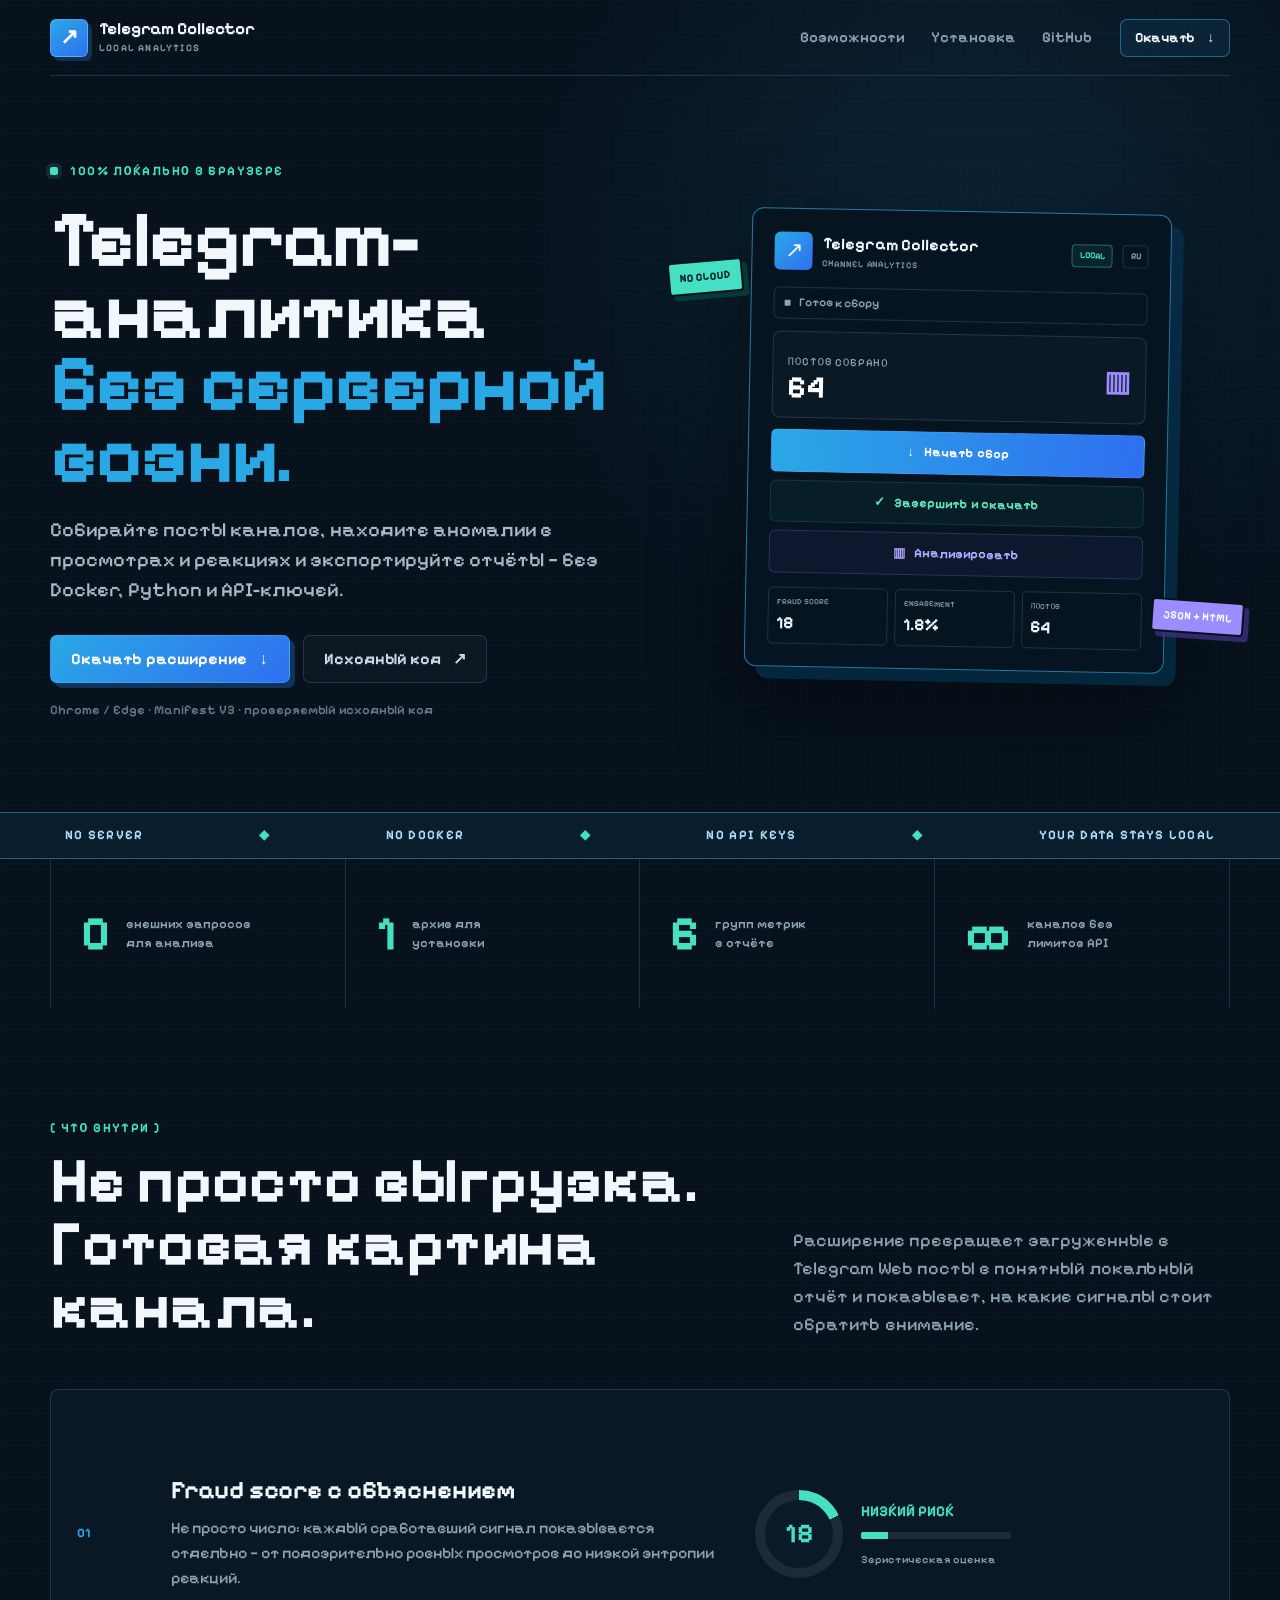
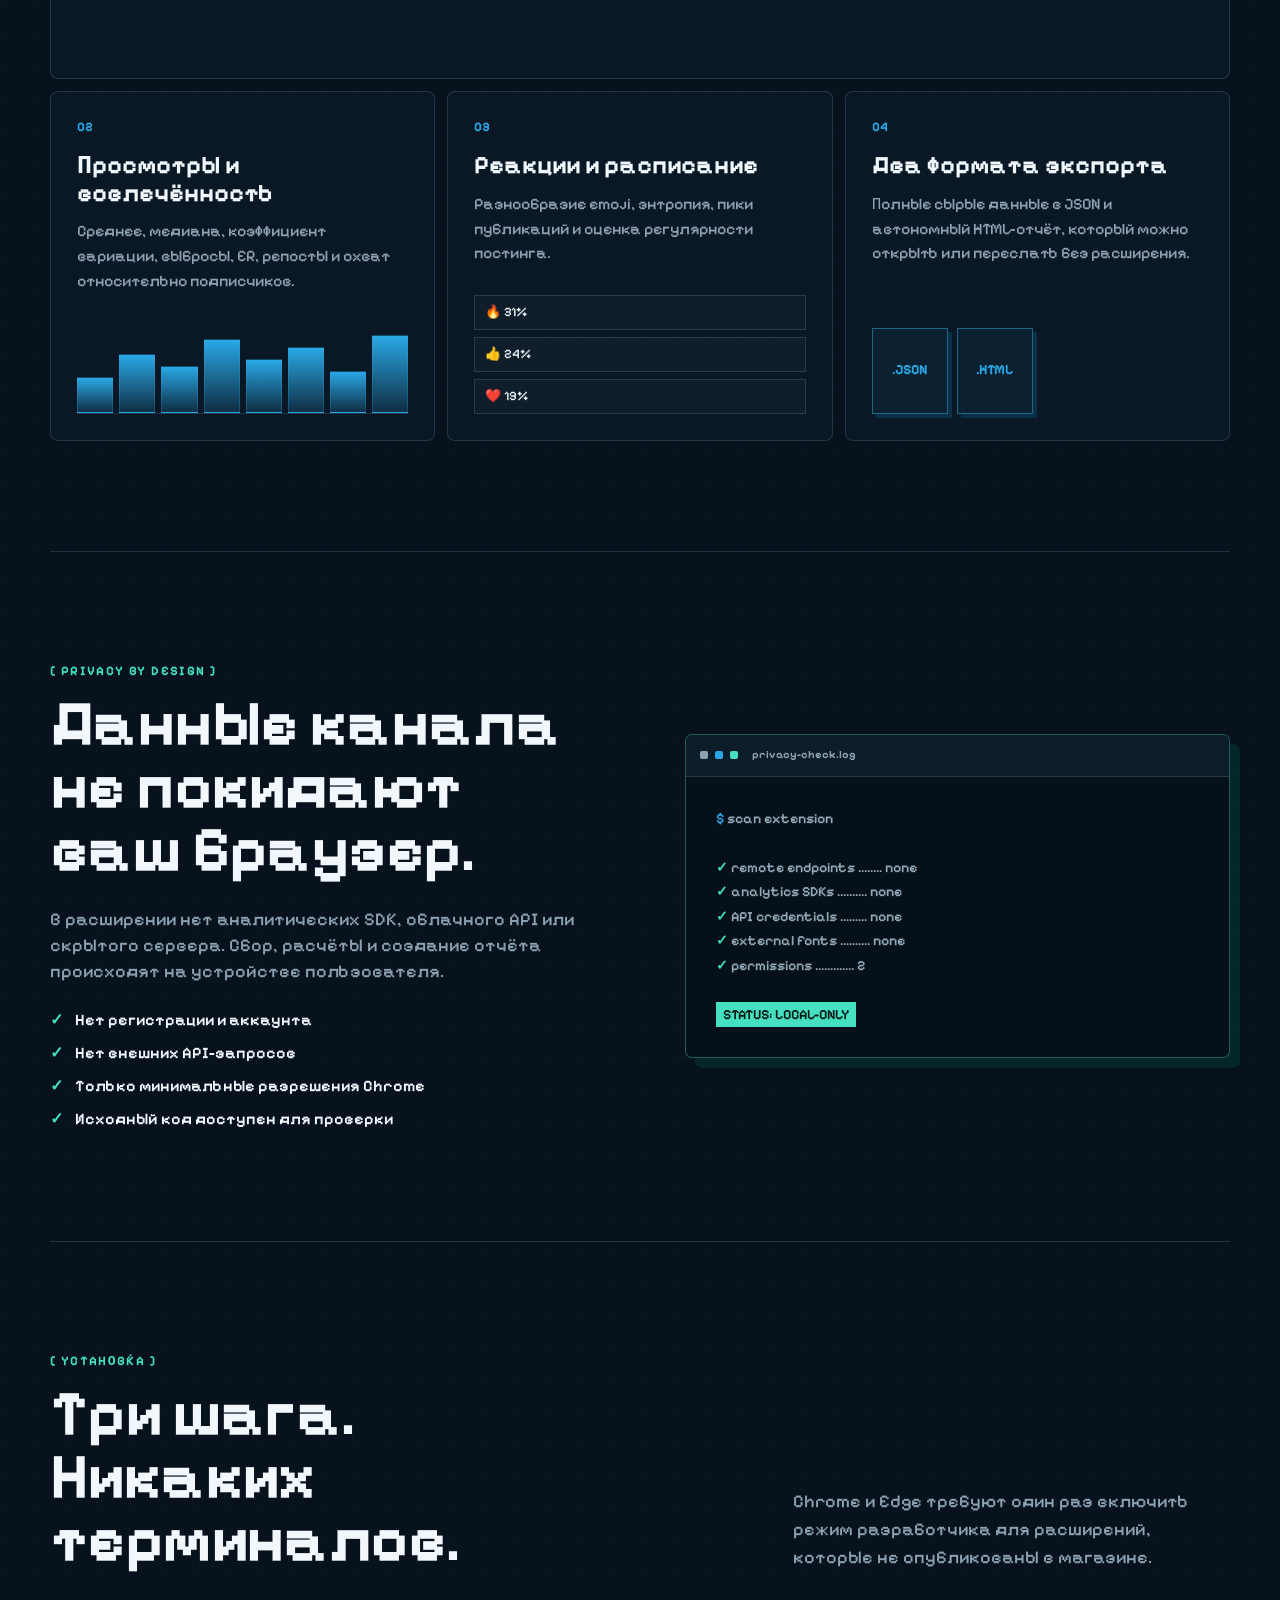
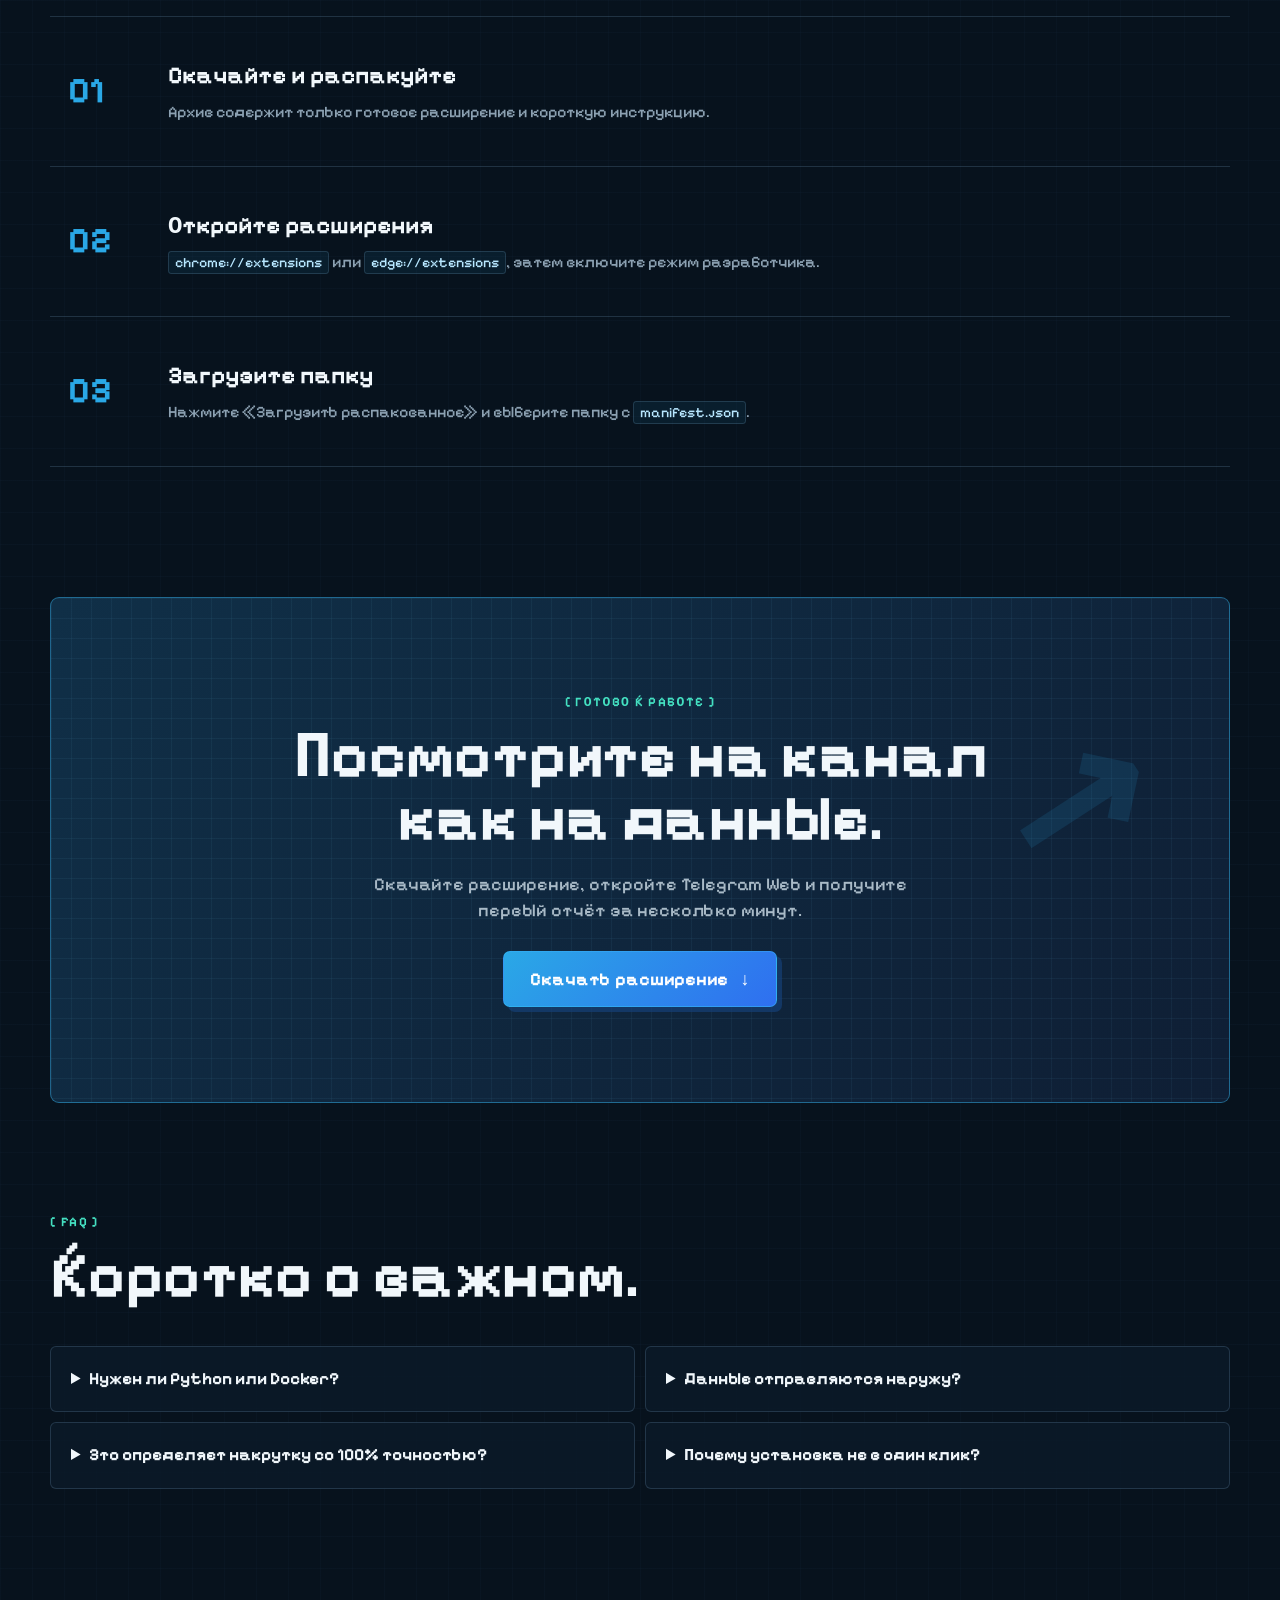
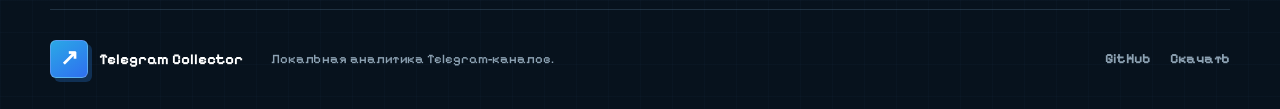
==== docs/index.html @ 16f6e73e "Build standalone extension and GitHub Pages landing" ====
<!doctype html>
<html lang="ru">
<head>
  <meta charset="utf-8">
  <meta name="viewport" content="width=device-width, initial-scale=1">
  <meta name="theme-color" content="#081521">
  <meta name="description" content="Автономное расширение для локального сбора и анализа Telegram-каналов. Без сервера, Docker, Python и API-ключей.">
  <meta property="og:title" content="Telegram Channel Collector">
  <meta property="og:description" content="Собирайте и анализируйте Telegram-каналы прямо в браузере. Все данные остаются на вашем устройстве.">
  <meta property="og:type" content="website">
  <title>Telegram Channel Collector — локальная аналитика каналов</title>
  <link rel="icon" type="image/png" href="assets/icon48.png">
  <link rel="stylesheet" href="styles.css">
</head>
<body>
  <a class="skip-link" href="#main">К содержанию</a>

  <header class="site-header">
    <a class="brand" href="#top" aria-label="Telegram Channel Collector — наверх">
      <span class="brand-mark" aria-hidden="true">↗</span>
      <span>
        <strong>Telegram Collector</strong>
        <small>LOCAL ANALYTICS</small>
      </span>
    </a>
    <nav aria-label="Основная навигация">
      <a href="#features">Возможности</a>
      <a href="#install">Установка</a>
      <a class="nav-github" data-repo-link href="#">GitHub</a>
    </nav>
    <a class="button button-small" href="downloads/telegram-channel-collector-standalone.zip" download>
      Скачать <span aria-hidden="true">↓</span>
    </a>
  </header>

  <main id="main">
    <section class="hero" id="top">
      <div class="hero-copy">
        <div class="eyebrow"><span class="live-dot"></span> 100% локально в браузере</div>
        <h1>Telegram-аналитика<br><span>без серверной возни.</span></h1>
        <p class="hero-lead">Собирайте посты каналов, находите аномалии в просмотрах и реакциях и экспортируйте отчёты — без Docker, Python и API-ключей.</p>
        <div class="hero-actions">
          <a class="button button-primary" href="downloads/telegram-channel-collector-standalone.zip" download>
            Скачать расширение <span aria-hidden="true">↓</span>
          </a>
          <a class="button button-ghost" data-repo-link href="#">Исходный код <span aria-hidden="true">↗</span></a>
        </div>
        <p class="download-note">Chrome / Edge · Manifest V3 · проверяемый исходный код</p>
      </div>

      <div class="product-stage" aria-label="Предпросмотр интерфейса расширения">
        <div class="pixel-grid" aria-hidden="true"></div>
        <div class="extension-window">
          <div class="extension-top">
            <span class="mini-logo">↗</span>
            <span class="extension-title"><strong>Telegram Collector</strong><small>CHANNEL ANALYTICS</small></span>
            <span class="local-chip">LOCAL</span>
            <span class="lang-chip">RU</span>
          </div>
          <div class="status-line"><i></i> Готов к сбору</div>
          <div class="counter-card">
            <span>ПОСТОВ СОБРАНО</span>
            <strong>64</strong>
            <b aria-hidden="true">▥</b>
          </div>
          <div class="mini-button primary">↓ &nbsp; Начать сбор</div>
          <div class="mini-button success">✓ &nbsp; Завершить и скачать</div>
          <div class="mini-button accent">▥ &nbsp; Анализировать</div>
          <div class="signal-row">
            <span><small>FRAUD SCORE</small><strong>18</strong></span>
            <span><small>ENGAGEMENT</small><strong>1.8%</strong></span>
            <span><small>ПОСТОВ</small><strong>64</strong></span>
          </div>
        </div>
        <div class="floating-tag tag-one">NO CLOUD</div>
        <div class="floating-tag tag-two">JSON + HTML</div>
      </div>
    </section>

    <div class="ticker" aria-label="Ключевые свойства">
      <div>
        <span>NO SERVER</span><i>◆</i><span>NO DOCKER</span><i>◆</i><span>NO API KEYS</span><i>◆</i><span>YOUR DATA STAYS LOCAL</span>
      </div>
    </div>

    <section class="proof-strip" aria-label="Основные преимущества">
      <article><strong>0</strong><span>внешних запросов<br>для анализа</span></article>
      <article><strong>1</strong><span>архив для<br>установки</span></article>
      <article><strong>6</strong><span>групп метрик<br>в отчёте</span></article>
      <article><strong>∞</strong><span>каналов без<br>лимитов API</span></article>
    </section>

    <section class="section" id="features">
      <div class="section-heading">
        <div>
          <p class="kicker">[ ЧТО ВНУТРИ ]</p>
          <h2>Не просто выгрузка.<br>Готовая картина канала.</h2>
        </div>
        <p>Расширение превращает загруженные в Telegram Web посты в понятный локальный отчёт и показывает, на какие сигналы стоит обратить внимание.</p>
      </div>

      <div class="feature-grid">
        <article class="feature-card feature-wide">
          <div class="feature-number">01</div>
          <div>
            <h3>Fraud score с объяснением</h3>
            <p>Не просто число: каждый сработавший сигнал показывается отдельно — от подозрительно ровных просмотров до низкой энтропии реакций.</p>
          </div>
          <div class="score-demo" aria-label="Пример fraud score 18 из 100">
            <div class="score-ring"><span>18</span></div>
            <div><strong>НИЗКИЙ РИСК</strong><div class="score-track"><i></i></div><small>Эвристическая оценка</small></div>
          </div>
        </article>

        <article class="feature-card">
          <div class="feature-number">02</div>
          <h3>Просмотры и вовлечённость</h3>
          <p>Среднее, медиана, коэффициент вариации, выбросы, ER, репосты и охват относительно подписчиков.</p>
          <div class="bars" aria-hidden="true"><i style="--h:42%"></i><i style="--h:70%"></i><i style="--h:55%"></i><i style="--h:88%"></i><i style="--h:64%"></i><i style="--h:78%"></i><i style="--h:50%"></i><i style="--h:92%"></i></div>
        </article>

        <article class="feature-card">
          <div class="feature-number">03</div>
          <h3>Реакции и расписание</h3>
          <p>Разнообразие emoji, энтропия, пики публикаций и оценка регулярности постинга.</p>
          <div class="reaction-demo" aria-hidden="true"><span>🔥 31%</span><span>👍 24%</span><span>❤️ 19%</span></div>
        </article>

        <article class="feature-card">
          <div class="feature-number">04</div>
          <h3>Два формата экспорта</h3>
          <p>Полные сырые данные в JSON и автономный HTML-отчёт, который можно открыть или переслать без расширения.</p>
          <div class="file-demo"><span>.JSON</span><span>.HTML</span></div>
        </article>
      </div>
    </section>

    <section class="section privacy-section">
      <div class="privacy-copy">
        <p class="kicker">[ PRIVACY BY DESIGN ]</p>
        <h2>Данные канала не покидают ваш браузер.</h2>
        <p>В расширении нет аналитических SDK, облачного API или скрытого сервера. Сбор, расчёты и создание отчёта происходят на устройстве пользователя.</p>
        <ul>
          <li><span>✓</span> Нет регистрации и аккаунта</li>
          <li><span>✓</span> Нет внешних API-запросов</li>
          <li><span>✓</span> Только минимальные разрешения Chrome</li>
          <li><span>✓</span> Исходный код доступен для проверки</li>
        </ul>
      </div>
      <div class="terminal" aria-label="Сводка проверки приватности">
        <div class="terminal-head"><span></span><span></span><span></span><b>privacy-check.log</b></div>
        <pre><em>$</em> scan extension

<strong>✓</strong> remote endpoints ........ none
<strong>✓</strong> analytics SDKs .......... none
<strong>✓</strong> API credentials ......... none
<strong>✓</strong> external fonts .......... none
<strong>✓</strong> permissions ............. 2

<mark>STATUS: LOCAL-ONLY</mark></pre>
      </div>
    </section>

    <section class="section install-section" id="install">
      <div class="section-heading compact">
        <div>
          <p class="kicker">[ УСТАНОВКА ]</p>
          <h2>Три шага.<br>Никаких терминалов.</h2>
        </div>
        <p>Chrome и Edge требуют один раз включить режим разработчика для расширений, которые не опубликованы в магазине.</p>
      </div>
      <ol class="steps">
        <li><span>01</span><div><h3>Скачайте и распакуйте</h3><p>Архив содержит только готовое расширение и короткую инструкцию.</p></div></li>
        <li><span>02</span><div><h3>Откройте расширения</h3><p><code>chrome://extensions</code> или <code>edge://extensions</code>, затем включите режим разработчика.</p></div></li>
        <li><span>03</span><div><h3>Загрузите папку</h3><p>Нажмите «Загрузить распакованное» и выберите папку с <code>manifest.json</code>.</p></div></li>
      </ol>
    </section>

    <section class="cta-section">
      <div class="cta-pixel" aria-hidden="true">↗</div>
      <p class="kicker">[ ГОТОВО К РАБОТЕ ]</p>
      <h2>Посмотрите на канал<br>как на данные.</h2>
      <p>Скачайте расширение, откройте Telegram Web и получите первый отчёт за несколько минут.</p>
      <a class="button button-primary button-large" href="downloads/telegram-channel-collector-standalone.zip" download>Скачать расширение <span>↓</span></a>
    </section>

    <section class="section faq-section">
      <p class="kicker">[ FAQ ]</p>
      <h2>Коротко о важном.</h2>
      <div class="faq-grid">
        <details><summary>Нужен ли Python или Docker?</summary><p>Нет. Аналитический движок написан на JavaScript и работает внутри расширения.</p></details>
        <details><summary>Данные отправляются наружу?</summary><p>Нет. Расширение не использует сервер для сбора или анализа данных.</p></details>
        <details><summary>Это определяет накрутку со 100% точностью?</summary><p>Нет. Fraud score — эвристический сигнал для первичной проверки, а не доказательство.</p></details>
        <details><summary>Почему установка не в один клик?</summary><p>Браузеры запрещают обычную установку неподписанных расширений. Для установки в один клик нужна публикация в официальном магазине.</p></details>
      </div>
    </section>
  </main>

  <footer>
    <a class="brand" href="#top"><span class="brand-mark">↗</span><strong>Telegram Collector</strong></a>
    <p>Локальная аналитика Telegram-каналов.</p>
    <div><a data-repo-link href="#">GitHub</a><a href="downloads/telegram-channel-collector-standalone.zip" download>Скачать</a></div>
  </footer>

  <script src="script.js"></script>
</body>
</html>
---- docs/styles.css ----
@font-face {
  font-family: 'Pixelify Sans';
  src: url('assets/fonts/PixelifySans-Variable.ttf') format('truetype');
  font-style: normal;
  font-weight: 400 700;
  font-display: swap;
}

:root {
  --bg: #07121d;
  --bg-deep: #050d15;
  --panel: #0b1a29;
  --panel-2: #0e2132;
  --line: rgba(144, 196, 229, .18);
  --line-strong: rgba(56, 189, 248, .44);
  --text: #f1f7fb;
  --muted: #8ca1b2;
  --blue: #2aa8e6;
  --blue-2: #2f6ff0;
  --mint: #44e0c1;
  --violet: #9b8cff;
  --font: 'Pixelify Sans', monospace;
  --max: 1180px;
}

* { box-sizing: border-box; }
html { scroll-behavior: smooth; }
body {
  margin: 0;
  color: var(--text);
  background:
    linear-gradient(rgba(53, 112, 148, .045) 1px, transparent 1px),
    linear-gradient(90deg, rgba(53, 112, 148, .045) 1px, transparent 1px),
    radial-gradient(circle at 76% 5%, rgba(42, 168, 230, .12), transparent 28rem),
    var(--bg);
  background-size: 32px 32px, 32px 32px, auto, auto;
  font-family: var(--font);
  font-size: 18px;
  font-weight: 500;
  line-height: 1.45;
  overflow-x: hidden;
}

a { color: inherit; text-decoration: none; }
button, input, textarea, select { font: inherit; }
.skip-link { position: absolute; left: 16px; top: -80px; z-index: 100; background: white; color: black; padding: 10px 14px; }
.skip-link:focus { top: 10px; }

.site-header {
  width: min(calc(100% - 40px), var(--max));
  min-height: 76px;
  margin: 0 auto;
  display: flex;
  align-items: center;
  gap: 28px;
  border-bottom: 1px solid var(--line);
}

.brand { display: inline-flex; align-items: center; gap: 11px; }
.brand-mark {
  width: 38px;
  height: 38px;
  display: grid;
  place-items: center;
  color: white;
  background: linear-gradient(145deg, var(--blue), var(--blue-2));
  border: 1px solid rgba(255, 255, 255, .22);
  border-radius: 6px;
  font-size: 22px;
  font-weight: 700;
  box-shadow: 4px 4px 0 rgba(25, 73, 129, .55);
}
.brand strong { display: block; font-size: 17px; line-height: 1; font-weight: 700; }
.brand small { display: block; margin-top: 4px; color: var(--muted); font-size: 10px; font-weight: 600; letter-spacing: 1.2px; }

nav { margin-left: auto; display: flex; gap: 26px; align-items: center; }
nav a { color: var(--muted); font-size: 15px; font-weight: 600; }
nav a:hover, footer a:hover { color: white; }

.button {
  min-height: 48px;
  padding: 0 20px;
  display: inline-flex;
  align-items: center;
  justify-content: center;
  gap: 12px;
  border: 1px solid var(--line-strong);
  border-radius: 7px;
  font-size: 16px;
  font-weight: 700;
  line-height: 1;
  transition: transform .18s ease, background .18s ease, box-shadow .18s ease;
}
.button:hover { transform: translate(-2px, -2px); }
.button-primary { color: white; background: linear-gradient(135deg, var(--blue), var(--blue-2)); box-shadow: 5px 5px 0 rgba(22, 63, 117, .72); }
.button-primary:hover { box-shadow: 7px 7px 0 rgba(22, 63, 117, .72); }
.button-ghost { color: #c8d7e3; background: rgba(255, 255, 255, .025); border-color: var(--line); }
.button-ghost:hover { background: rgba(255, 255, 255, .06); }
.button-small { min-height: 38px; padding: 0 14px; font-size: 14px; background: rgba(42, 168, 230, .09); }
.button-large { min-height: 56px; padding: 0 26px; font-size: 18px; }

.hero {
  width: min(calc(100% - 40px), var(--max));
  min-height: 690px;
  margin: 0 auto;
  padding: 86px 0 92px;
  display: grid;
  grid-template-columns: 1.02fr .98fr;
  align-items: center;
  gap: 70px;
}
.eyebrow, .kicker { color: var(--mint); font-size: 13px; font-weight: 700; letter-spacing: 1.4px; text-transform: uppercase; }
.live-dot { display: inline-block; width: 8px; height: 8px; margin-right: 8px; background: var(--mint); border-radius: 2px; box-shadow: 0 0 0 4px rgba(68, 224, 193, .12); }
h1, h2, h3, p { margin-top: 0; }
h1 {
  margin: 22px 0 24px;
  font-size: clamp(52px, 6.25vw, 86px);
  font-weight: 700;
  line-height: .9;
  letter-spacing: -2.8px;
}
h1 span { color: var(--blue); }
.hero-lead { max-width: 650px; margin-bottom: 30px; color: #a9bac7; font-size: 20px; font-weight: 500; line-height: 1.5; }
.hero-actions { display: flex; flex-wrap: wrap; gap: 13px; }
.download-note { margin: 18px 0 0; color: #637889; font-size: 13px; font-weight: 600; }

.product-stage { position: relative; min-height: 530px; display: grid; place-items: center; }
.pixel-grid { position: absolute; inset: 2% -9%; background-image: linear-gradient(rgba(68, 224, 193, .08) 1px, transparent 1px), linear-gradient(90deg, rgba(68, 224, 193, .08) 1px, transparent 1px); background-size: 18px 18px; mask-image: radial-gradient(circle, black, transparent 72%); }
.extension-window {
  position: relative;
  z-index: 2;
  width: min(100%, 420px);
  padding: 22px;
  background: rgba(7, 20, 33, .96);
  border: 1px solid rgba(56, 189, 248, .6);
  border-radius: 12px;
  box-shadow: 12px 12px 0 rgba(5, 50, 79, .7), 0 28px 90px rgba(0, 0, 0, .45);
  transform: rotate(1.1deg);
}
.extension-top { display: flex; align-items: center; gap: 10px; }
.mini-logo { width: 38px; height: 38px; display: grid; place-items: center; background: linear-gradient(135deg, var(--blue), var(--blue-2)); border-radius: 6px; font-size: 22px; }
.extension-title { margin-right: auto; }
.extension-title strong { display: block; font-size: 16px; }
.extension-title small { display: block; margin-top: 3px; color: var(--muted); font-size: 9px; letter-spacing: .9px; }
.local-chip, .lang-chip { padding: 4px 7px; border-radius: 4px; font-size: 9px; font-weight: 700; }
.local-chip { color: var(--mint); border: 1px solid rgba(68, 224, 193, .4); background: rgba(68, 224, 193, .08); }
.lang-chip { color: var(--muted); border: 1px solid var(--line); }
.status-line { margin: 17px 0 12px; padding: 6px 10px; color: var(--muted); border: 1px solid var(--line); border-radius: 6px; font-size: 12px; font-weight: 600; }
.status-line i { display: inline-block; width: 6px; height: 6px; margin-right: 6px; background: currentColor; border-radius: 1px; }
.counter-card { position: relative; min-height: 80px; margin-bottom: 11px; padding: 14px; border: 1px solid var(--line); border-radius: 8px; background: rgba(255, 255, 255, .025); }
.counter-card span { color: var(--muted); font-size: 11px; letter-spacing: .7px; }
.counter-card strong { display: block; color: white; font-size: 31px; line-height: 1; }
.counter-card b { position: absolute; right: 15px; top: 24px; color: var(--violet); font-size: 28px; }
.mini-button { margin-top: 8px; padding: 11px; text-align: center; border: 1px solid var(--line); border-radius: 6px; font-size: 13px; font-weight: 700; }
.mini-button.primary { color: white; background: linear-gradient(90deg, var(--blue), var(--blue-2)); }
.mini-button.success { color: #64e6bd; background: rgba(30, 175, 136, .07); border-color: rgba(30, 175, 136, .22); }
.mini-button.accent { color: #b2a8ff; background: rgba(102, 82, 202, .08); border-color: rgba(155, 140, 255, .22); }
.signal-row { display: grid; grid-template-columns: repeat(3, 1fr); gap: 7px; margin-top: 14px; }
.signal-row span { padding: 8px; border: 1px solid var(--line); border-radius: 5px; }
.signal-row small { display: block; color: var(--muted); font-size: 8px; }
.signal-row strong { display: block; margin-top: 3px; font-size: 17px; }
.floating-tag { position: absolute; z-index: 3; padding: 7px 10px; color: var(--bg); background: var(--mint); border: 2px solid var(--bg); border-radius: 4px; font-size: 11px; font-weight: 700; box-shadow: 5px 5px 0 rgba(4, 67, 60, .8); }
.tag-one { left: -18px; top: 84px; transform: rotate(-5deg); }
.tag-two { right: -14px; bottom: 72px; color: white; background: var(--violet); box-shadow: 5px 5px 0 rgba(59, 47, 125, .8); transform: rotate(4deg); }

.ticker { overflow: hidden; border-block: 1px solid var(--line-strong); background: #0a1d2c; }
.ticker > div { width: max-content; min-width: 100%; padding: 13px 24px; display: flex; justify-content: space-around; gap: 34px; color: #a9dcf5; font-size: 13px; font-weight: 700; letter-spacing: 1.3px; }
.ticker i { color: var(--mint); font-style: normal; }

.proof-strip { width: min(calc(100% - 40px), var(--max)); margin: 0 auto; display: grid; grid-template-columns: repeat(4, 1fr); border-inline: 1px solid var(--line); }
.proof-strip article { min-height: 150px; padding: 30px; display: flex; align-items: center; gap: 16px; border-right: 1px solid var(--line); }
.proof-strip article:last-child { border-right: 0; }
.proof-strip strong { color: var(--mint); font-size: 48px; line-height: 1; }
.proof-strip span { color: var(--muted); font-size: 13px; font-weight: 600; }

.section { width: min(calc(100% - 40px), var(--max)); margin: 0 auto; padding: 110px 0; }
.section-heading { display: grid; grid-template-columns: 1fr .65fr; gap: 70px; align-items: end; margin-bottom: 50px; }
.section-heading h2, .privacy-copy h2, .cta-section h2, .faq-section h2 { margin: 12px 0 0; font-size: clamp(39px, 5vw, 64px); font-weight: 700; line-height: .98; letter-spacing: -1.6px; }
.section-heading > p { margin: 0; color: var(--muted); font-size: 18px; line-height: 1.55; }

.feature-grid { display: grid; grid-template-columns: repeat(3, 1fr); gap: 12px; }
.feature-card { min-height: 350px; padding: 26px; display: flex; flex-direction: column; background: rgba(11, 26, 41, .82); border: 1px solid var(--line); border-radius: 8px; }
.feature-card:hover { border-color: var(--line-strong); }
.feature-wide { grid-column: 1 / -1; min-height: 290px; display: grid; grid-template-columns: 70px 1fr .8fr; align-items: center; gap: 24px; }
.feature-number { color: var(--blue); font-size: 13px; font-weight: 700; }
.feature-card h3 { margin: 16px 0 12px; font-size: 25px; font-weight: 700; line-height: 1.1; }
.feature-card p { color: var(--muted); font-size: 16px; line-height: 1.55; }
.score-demo { display: flex; align-items: center; gap: 18px; }
.score-ring { width: 88px; height: 88px; display: grid; place-items: center; border-radius: 50%; background: conic-gradient(var(--mint) 18%, rgba(255, 255, 255, .08) 0); }
.score-ring::before { content: ''; width: 68px; height: 68px; grid-area: 1/1; border-radius: 50%; background: var(--panel); }
.score-ring span { z-index: 1; grid-area: 1/1; color: var(--mint); font-size: 27px; font-weight: 700; }
.score-demo strong { color: var(--mint); font-size: 15px; }
.score-demo small { color: var(--muted); font-size: 11px; }
.score-track { width: 150px; height: 7px; margin: 9px 0 5px; background: rgba(255, 255, 255, .08); border-radius: 2px; overflow: hidden; }
.score-track i { display: block; width: 18%; height: 100%; background: var(--mint); }
.bars { height: 100px; margin-top: auto; padding-top: 15px; display: flex; align-items: end; gap: 6px; border-bottom: 1px solid var(--line); }
.bars i { flex: 1; height: var(--h); background: linear-gradient(var(--blue), rgba(42, 168, 230, .15)); border: 1px solid rgba(42, 168, 230, .25); }
.reaction-demo { margin-top: auto; display: flex; flex-direction: column; gap: 7px; }
.reaction-demo span { padding: 7px 10px; border: 1px solid var(--line); background: rgba(255, 255, 255, .025); font-size: 13px; }
.file-demo { margin-top: auto; display: flex; gap: 9px; }
.file-demo span { width: 76px; height: 86px; display: grid; place-items: center; color: var(--blue); border: 1px solid var(--line-strong); background: rgba(42, 168, 230, .05); box-shadow: 4px 4px 0 rgba(11, 68, 99, .55); font-size: 14px; font-weight: 700; }

.privacy-section { display: grid; grid-template-columns: 1fr 1fr; align-items: center; gap: 90px; border-top: 1px solid var(--line); }
.privacy-copy > p:not(.kicker) { margin: 24px 0; color: var(--muted); font-size: 18px; }
.privacy-copy ul { padding: 0; margin: 0; list-style: none; display: grid; gap: 10px; }
.privacy-copy li { font-size: 16px; font-weight: 600; }
.privacy-copy li span { color: var(--mint); margin-right: 9px; }
.terminal { background: #061019; border: 1px solid rgba(68, 224, 193, .38); border-radius: 7px; box-shadow: 10px 10px 0 rgba(5, 61, 57, .5); overflow: hidden; }
.terminal-head { min-height: 42px; padding: 0 14px; display: flex; align-items: center; gap: 7px; border-bottom: 1px solid var(--line); background: #0c1c28; }
.terminal-head span { width: 8px; height: 8px; background: var(--muted); border-radius: 2px; }
.terminal-head span:nth-child(2) { background: var(--blue); }.terminal-head span:nth-child(3) { background: var(--mint); }
.terminal-head b { margin-left: 7px; color: var(--muted); font-size: 11px; }
.terminal pre { margin: 0; padding: 30px; color: #93a9b8; font: 600 14px/1.75 var(--font); white-space: pre-wrap; }
.terminal em { color: var(--blue); font-style: normal; }.terminal strong { color: var(--mint); }.terminal mark { color: #051512; background: var(--mint); padding: 4px 7px; }

.install-section { border-top: 1px solid var(--line); }
.section-heading.compact { margin-bottom: 44px; }
.steps { padding: 0; margin: 0; list-style: none; border-top: 1px solid var(--line); }
.steps li { min-height: 150px; padding: 28px 18px; display: grid; grid-template-columns: 100px 1fr; align-items: center; border-bottom: 1px solid var(--line); }
.steps > li > span { color: var(--blue); font-size: 36px; font-weight: 700; }
.steps h3 { margin: 0 0 6px; font-size: 24px; font-weight: 700; }
.steps p { margin: 0; color: var(--muted); font-size: 16px; }
code { padding: 2px 6px; color: #b8e7ff; background: rgba(42, 168, 230, .08); border: 1px solid var(--line); border-radius: 3px; font-family: var(--font); font-size: .88em; }

.cta-section { position: relative; width: min(calc(100% - 40px), var(--max)); margin: 20px auto 0; padding: 95px 32px; text-align: center; background: linear-gradient(135deg, rgba(17, 50, 75, .92), rgba(16, 32, 55, .92)); border: 1px solid var(--line-strong); border-radius: 9px; overflow: hidden; }
.cta-section::before { content: ''; position: absolute; inset: 0; background-image: linear-gradient(rgba(125, 211, 252, .055) 1px, transparent 1px), linear-gradient(90deg, rgba(125, 211, 252, .055) 1px, transparent 1px); background-size: 20px 20px; }
.cta-section > * { position: relative; z-index: 1; }
.cta-section h2 { margin: 14px 0 20px; }
.cta-section > p:not(.kicker) { max-width: 570px; margin: 0 auto 28px; color: #a9bac7; font-size: 18px; }
.cta-pixel { position: absolute; right: 7%; top: 17%; z-index: 0; color: rgba(42, 168, 230, .13); font-size: 170px; font-weight: 700; transform: rotate(12deg); }

.faq-section { padding-bottom: 120px; }
.faq-section h2 { margin-bottom: 38px; }
.faq-grid { display: grid; grid-template-columns: 1fr 1fr; gap: 10px; }
details { padding: 20px; background: rgba(11, 26, 41, .82); border: 1px solid var(--line); border-radius: 6px; }
details[open] { border-color: var(--line-strong); }
summary { cursor: pointer; font-size: 17px; font-weight: 700; }
details p { margin: 14px 0 0; color: var(--muted); font-size: 15px; }

footer { width: min(calc(100% - 40px), var(--max)); min-height: 100px; margin: 0 auto; display: flex; align-items: center; gap: 28px; border-top: 1px solid var(--line); color: var(--muted); }
footer .brand strong { color: white; font-size: 15px; }
footer p { margin: 0 auto 0 0; font-size: 13px; }
footer > div { display: flex; gap: 20px; font-size: 14px; font-weight: 700; }

@media (max-width: 900px) {
  nav { display: none; }
  .site-header > .button { margin-left: auto; }
  .hero { grid-template-columns: 1fr; padding-top: 70px; gap: 36px; }
  .hero-copy { text-align: center; }
  .hero-lead { margin-inline: auto; }.hero-actions { justify-content: center; }
  .product-stage { min-height: 500px; }.tag-one { left: 3%; }.tag-two { right: 3%; }
  .proof-strip { grid-template-columns: 1fr 1fr; }.proof-strip article:nth-child(2) { border-right: 0; }.proof-strip article:nth-child(-n+2) { border-bottom: 1px solid var(--line); }
  .section-heading, .privacy-section { grid-template-columns: 1fr; gap: 34px; }
  .feature-grid { grid-template-columns: 1fr 1fr; }.feature-wide { grid-template-columns: 55px 1fr; }.score-demo { grid-column: 2; }
}

@media (max-width: 620px) {
  body { font-size: 16px; }
  .site-header { width: min(calc(100% - 24px), var(--max)); min-height: 68px; }
  .site-header > .button { padding: 0 11px; font-size: 12px; }.brand small { display: none; }
  .hero, .section, .proof-strip, footer, .cta-section { width: min(calc(100% - 24px), var(--max)); }
  .hero { padding: 58px 0 64px; }.hero-actions { flex-direction: column; }.button { width: 100%; }
  h1 { font-size: 47px; letter-spacing: -1.8px; }.hero-lead { font-size: 18px; }
  .product-stage { min-height: 430px; }.extension-window { padding: 16px; transform: none; }.floating-tag { display: none; }
  .proof-strip { grid-template-columns: 1fr; }.proof-strip article { min-height: 110px; border-right: 0; border-bottom: 1px solid var(--line); }.proof-strip article:last-child { border-bottom: 0; }
  .section { padding: 78px 0; }.section-heading { margin-bottom: 34px; }.section-heading h2, .privacy-copy h2, .cta-section h2, .faq-section h2 { font-size: 40px; }
  .feature-grid, .faq-grid { grid-template-columns: 1fr; }.feature-wide { grid-column: auto; display: flex; min-height: 350px; }.score-demo { margin-top: auto; }
  .privacy-section { gap: 50px; }.terminal pre { padding: 22px 18px; font-size: 12px; }
  .steps li { grid-template-columns: 60px 1fr; padding-inline: 8px; }.steps > li > span { font-size: 27px; }
  .cta-section { padding: 70px 20px; }.faq-section { padding-bottom: 80px; }
  footer { padding: 28px 0; flex-wrap: wrap; }footer p { width: 100%; order: 3; }
}

@media (prefers-reduced-motion: reduce) {
  html { scroll-behavior: auto; }
  *, *::before, *::after { transition: none !important; }
}
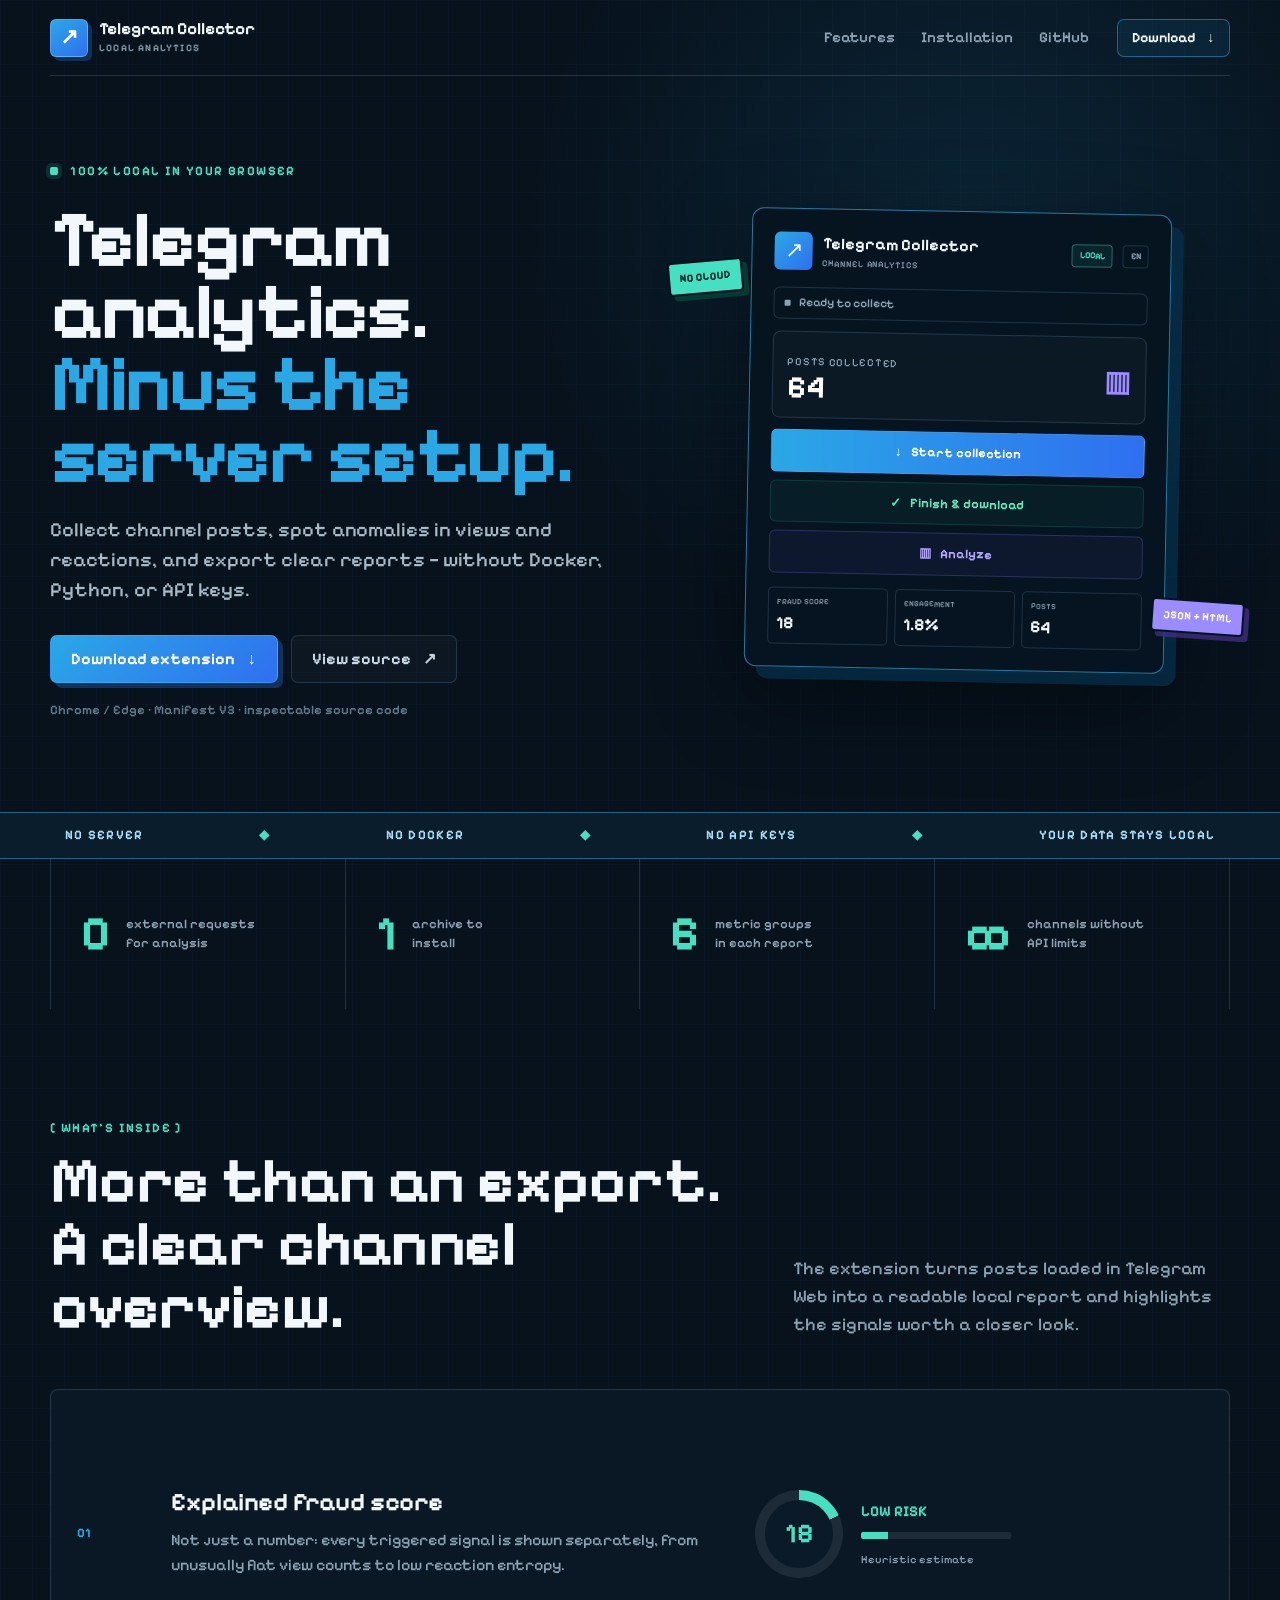
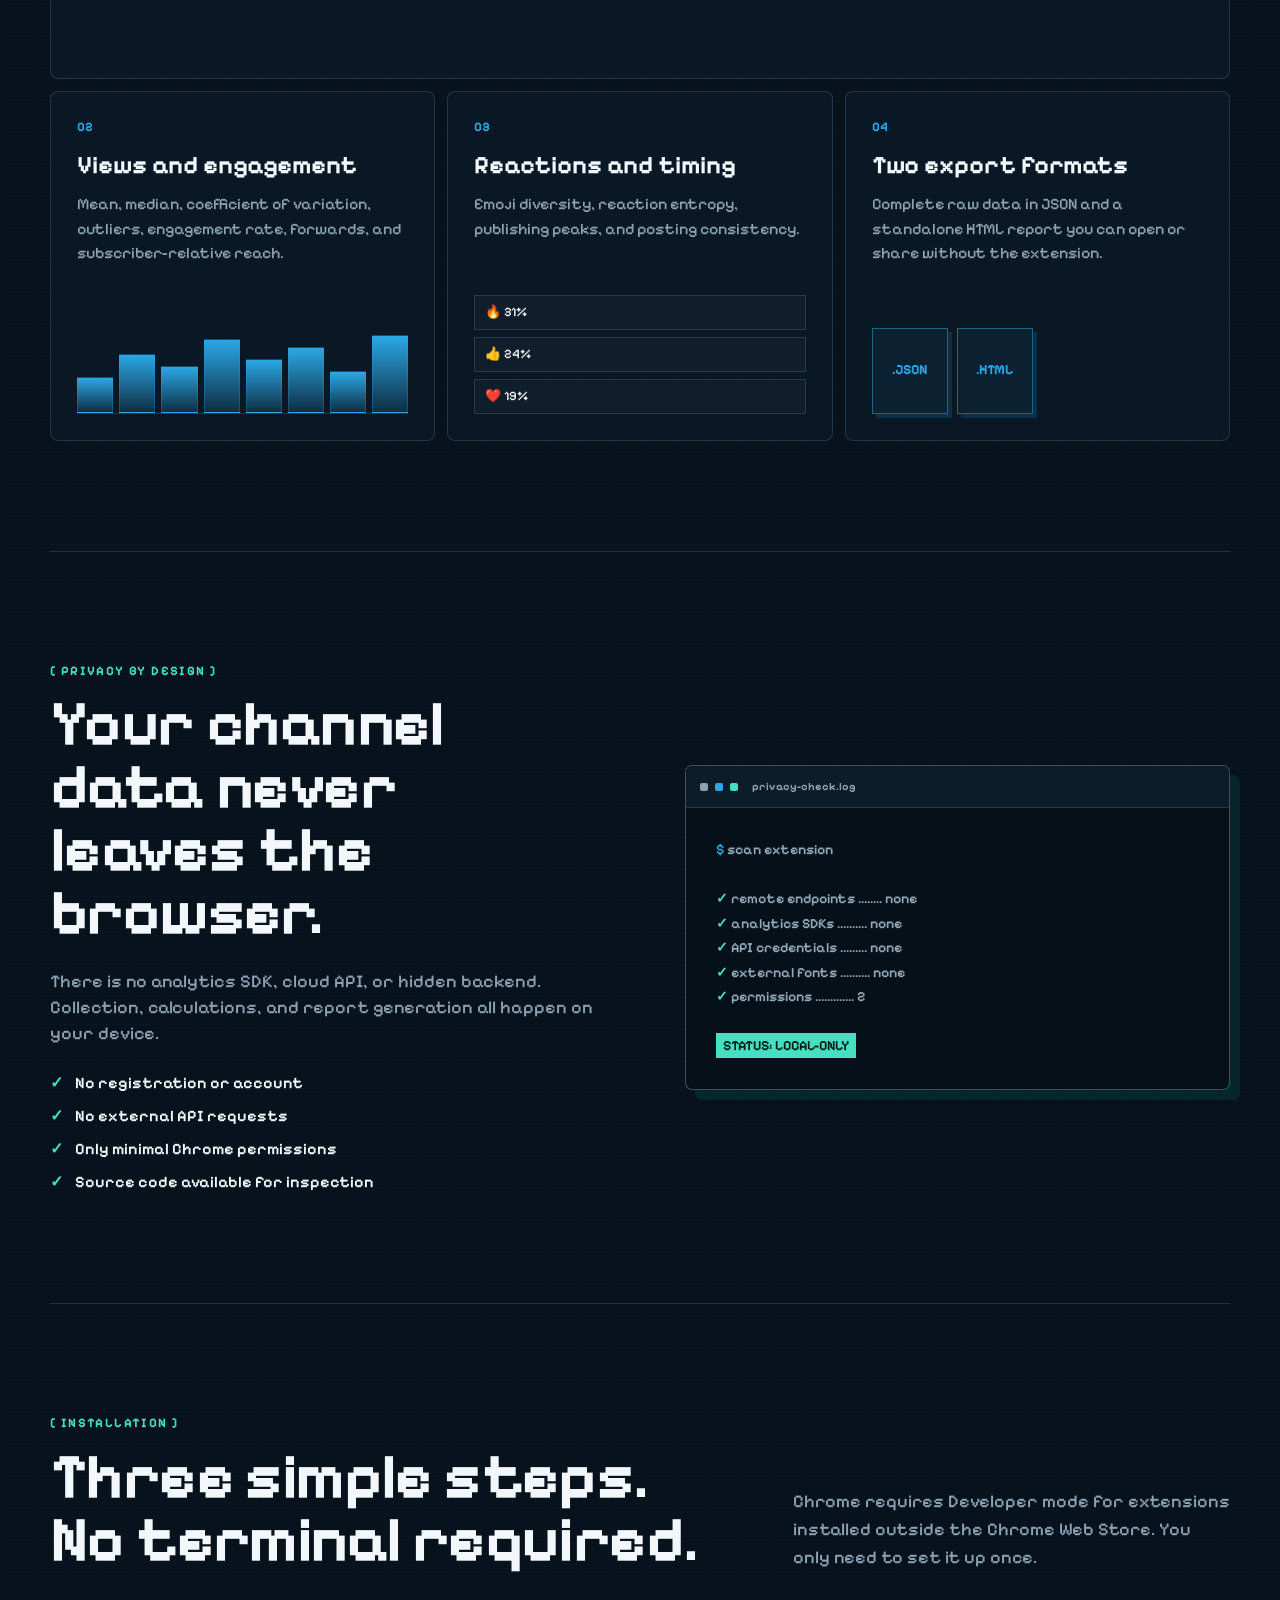
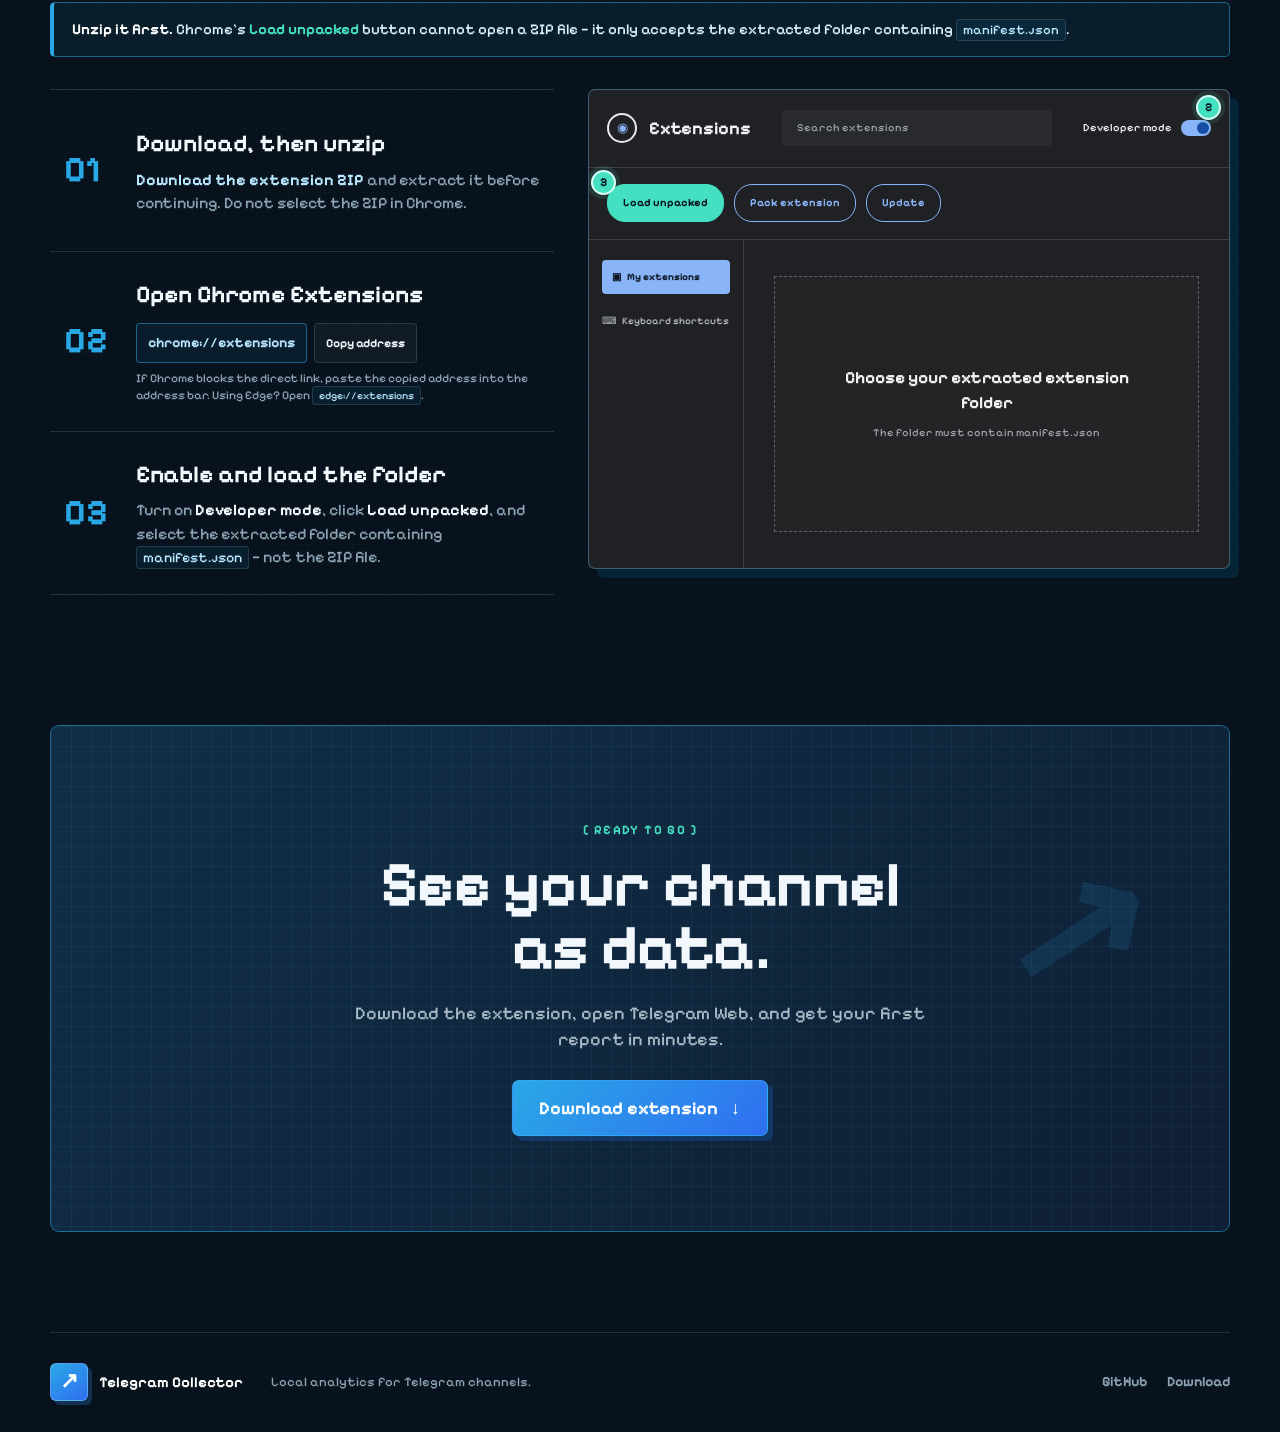
==== commit 42822707: "Improve setup guide and fix reaction parsing" ====
--- a/docs/index.html
+++ b/docs/index.html
@@ -1,75 +1,75 @@
 <!doctype html>
-<html lang="ru">
+<html lang="en">
 <head>
   <meta charset="utf-8">
   <meta name="viewport" content="width=device-width, initial-scale=1">
   <meta name="theme-color" content="#081521">
-  <meta name="description" content="Автономное расширение для локального сбора и анализа Telegram-каналов. Без сервера, Docker, Python и API-ключей.">
+  <meta name="description" content="A standalone Chrome and Edge extension for collecting and analyzing Telegram channels locally. No server, Docker, Python, or API keys.">
   <meta property="og:title" content="Telegram Channel Collector">
-  <meta property="og:description" content="Собирайте и анализируйте Telegram-каналы прямо в браузере. Все данные остаются на вашем устройстве.">
+  <meta property="og:description" content="Collect and analyze Telegram channels right in your browser. Your data stays on your device.">
   <meta property="og:type" content="website">
-  <title>Telegram Channel Collector — локальная аналитика каналов</title>
+  <title>Telegram Channel Collector — local channel analytics</title>
   <link rel="icon" type="image/png" href="assets/icon48.png">
   <link rel="stylesheet" href="styles.css">
 </head>
 <body>
-  <a class="skip-link" href="#main">К содержанию</a>
+  <a class="skip-link" href="#main">Skip to content</a>
 
   <header class="site-header">
-    <a class="brand" href="#top" aria-label="Telegram Channel Collector — наверх">
+    <a class="brand" href="#top" aria-label="Telegram Channel Collector — back to top">
       <span class="brand-mark" aria-hidden="true">↗</span>
       <span>
         <strong>Telegram Collector</strong>
         <small>LOCAL ANALYTICS</small>
       </span>
     </a>
-    <nav aria-label="Основная навигация">
-      <a href="#features">Возможности</a>
-      <a href="#install">Установка</a>
+    <nav aria-label="Main navigation">
+      <a href="#features">Features</a>
+      <a href="#install">Installation</a>
       <a class="nav-github" data-repo-link href="#">GitHub</a>
     </nav>
     <a class="button button-small" href="downloads/telegram-channel-collector-standalone.zip" download>
-      Скачать <span aria-hidden="true">↓</span>
+      Download <span aria-hidden="true">↓</span>
     </a>
   </header>
 
   <main id="main">
     <section class="hero" id="top">
       <div class="hero-copy">
-        <div class="eyebrow"><span class="live-dot"></span> 100% локально в браузере</div>
-        <h1>Telegram-аналитика<br><span>без серверной возни.</span></h1>
-        <p class="hero-lead">Собирайте посты каналов, находите аномалии в просмотрах и реакциях и экспортируйте отчёты — без Docker, Python и API-ключей.</p>
+        <div class="eyebrow"><span class="live-dot"></span> 100% local in your browser</div>
+        <h1>Telegram analytics.<br><span>Minus the server setup.</span></h1>
+        <p class="hero-lead">Collect channel posts, spot anomalies in views and reactions, and export clear reports — without Docker, Python, or API keys.</p>
         <div class="hero-actions">
           <a class="button button-primary" href="downloads/telegram-channel-collector-standalone.zip" download>
-            Скачать расширение <span aria-hidden="true">↓</span>
+            Download extension <span aria-hidden="true">↓</span>
           </a>
-          <a class="button button-ghost" data-repo-link href="#">Исходный код <span aria-hidden="true">↗</span></a>
-        </div>
-        <p class="download-note">Chrome / Edge · Manifest V3 · проверяемый исходный код</p>
-      </div>
-
-      <div class="product-stage" aria-label="Предпросмотр интерфейса расширения">
+          <a class="button button-ghost" data-repo-link href="#">View source <span aria-hidden="true">↗</span></a>
+        </div>
+        <p class="download-note">Chrome / Edge · Manifest V3 · inspectable source code</p>
+      </div>
+
+      <div class="product-stage" aria-label="Extension interface preview">
         <div class="pixel-grid" aria-hidden="true"></div>
         <div class="extension-window">
           <div class="extension-top">
             <span class="mini-logo">↗</span>
             <span class="extension-title"><strong>Telegram Collector</strong><small>CHANNEL ANALYTICS</small></span>
             <span class="local-chip">LOCAL</span>
-            <span class="lang-chip">RU</span>
-          </div>
-          <div class="status-line"><i></i> Готов к сбору</div>
+            <span class="lang-chip">EN</span>
+          </div>
+          <div class="status-line"><i></i> Ready to collect</div>
           <div class="counter-card">
-            <span>ПОСТОВ СОБРАНО</span>
+            <span>POSTS COLLECTED</span>
             <strong>64</strong>
             <b aria-hidden="true">▥</b>
           </div>
-          <div class="mini-button primary">↓ &nbsp; Начать сбор</div>
-          <div class="mini-button success">✓ &nbsp; Завершить и скачать</div>
-          <div class="mini-button accent">▥ &nbsp; Анализировать</div>
+          <div class="mini-button primary">↓ &nbsp; Start collection</div>
+          <div class="mini-button success">✓ &nbsp; Finish &amp; download</div>
+          <div class="mini-button accent">▥ &nbsp; Analyze</div>
           <div class="signal-row">
             <span><small>FRAUD SCORE</small><strong>18</strong></span>
             <span><small>ENGAGEMENT</small><strong>1.8%</strong></span>
-            <span><small>ПОСТОВ</small><strong>64</strong></span>
+            <span><small>POSTS</small><strong>64</strong></span>
           </div>
         </div>
         <div class="floating-tag tag-one">NO CLOUD</div>
@@ -77,59 +77,59 @@
       </div>
     </section>
 
-    <div class="ticker" aria-label="Ключевые свойства">
+    <div class="ticker" aria-label="Key properties">
       <div>
         <span>NO SERVER</span><i>◆</i><span>NO DOCKER</span><i>◆</i><span>NO API KEYS</span><i>◆</i><span>YOUR DATA STAYS LOCAL</span>
       </div>
     </div>
 
-    <section class="proof-strip" aria-label="Основные преимущества">
-      <article><strong>0</strong><span>внешних запросов<br>для анализа</span></article>
-      <article><strong>1</strong><span>архив для<br>установки</span></article>
-      <article><strong>6</strong><span>групп метрик<br>в отчёте</span></article>
-      <article><strong>∞</strong><span>каналов без<br>лимитов API</span></article>
+    <section class="proof-strip" aria-label="Key benefits">
+      <article><strong>0</strong><span>external requests<br>for analysis</span></article>
+      <article><strong>1</strong><span>archive to<br>install</span></article>
+      <article><strong>6</strong><span>metric groups<br>in each report</span></article>
+      <article><strong>∞</strong><span>channels without<br>API limits</span></article>
     </section>
 
     <section class="section" id="features">
       <div class="section-heading">
         <div>
-          <p class="kicker">[ ЧТО ВНУТРИ ]</p>
-          <h2>Не просто выгрузка.<br>Готовая картина канала.</h2>
-        </div>
-        <p>Расширение превращает загруженные в Telegram Web посты в понятный локальный отчёт и показывает, на какие сигналы стоит обратить внимание.</p>
+          <p class="kicker">[ WHAT'S INSIDE ]</p>
+          <h2>More than an export.<br>A clear channel overview.</h2>
+        </div>
+        <p>The extension turns posts loaded in Telegram Web into a readable local report and highlights the signals worth a closer look.</p>
       </div>
 
       <div class="feature-grid">
         <article class="feature-card feature-wide">
           <div class="feature-number">01</div>
           <div>
-            <h3>Fraud score с объяснением</h3>
-            <p>Не просто число: каждый сработавший сигнал показывается отдельно — от подозрительно ровных просмотров до низкой энтропии реакций.</p>
-          </div>
-          <div class="score-demo" aria-label="Пример fraud score 18 из 100">
+            <h3>Explained fraud score</h3>
+            <p>Not just a number: every triggered signal is shown separately, from unusually flat view counts to low reaction entropy.</p>
+          </div>
+          <div class="score-demo" aria-label="Example fraud score: 18 out of 100">
             <div class="score-ring"><span>18</span></div>
-            <div><strong>НИЗКИЙ РИСК</strong><div class="score-track"><i></i></div><small>Эвристическая оценка</small></div>
+            <div><strong>LOW RISK</strong><div class="score-track"><i></i></div><small>Heuristic estimate</small></div>
           </div>
         </article>
 
         <article class="feature-card">
           <div class="feature-number">02</div>
-          <h3>Просмотры и вовлечённость</h3>
-          <p>Среднее, медиана, коэффициент вариации, выбросы, ER, репосты и охват относительно подписчиков.</p>
+          <h3>Views and engagement</h3>
+          <p>Mean, median, coefficient of variation, outliers, engagement rate, forwards, and subscriber-relative reach.</p>
           <div class="bars" aria-hidden="true"><i style="--h:42%"></i><i style="--h:70%"></i><i style="--h:55%"></i><i style="--h:88%"></i><i style="--h:64%"></i><i style="--h:78%"></i><i style="--h:50%"></i><i style="--h:92%"></i></div>
         </article>
 
         <article class="feature-card">
           <div class="feature-number">03</div>
-          <h3>Реакции и расписание</h3>
-          <p>Разнообразие emoji, энтропия, пики публикаций и оценка регулярности постинга.</p>
+          <h3>Reactions and timing</h3>
+          <p>Emoji diversity, reaction entropy, publishing peaks, and posting consistency.</p>
           <div class="reaction-demo" aria-hidden="true"><span>🔥 31%</span><span>👍 24%</span><span>❤️ 19%</span></div>
         </article>
 
         <article class="feature-card">
           <div class="feature-number">04</div>
-          <h3>Два формата экспорта</h3>
-          <p>Полные сырые данные в JSON и автономный HTML-отчёт, который можно открыть или переслать без расширения.</p>
+          <h3>Two export formats</h3>
+          <p>Complete raw data in JSON and a standalone HTML report you can open or share without the extension.</p>
           <div class="file-demo"><span>.JSON</span><span>.HTML</span></div>
         </article>
       </div>
@@ -138,16 +138,16 @@
     <section class="section privacy-section">
       <div class="privacy-copy">
         <p class="kicker">[ PRIVACY BY DESIGN ]</p>
-        <h2>Данные канала не покидают ваш браузер.</h2>
-        <p>В расширении нет аналитических SDK, облачного API или скрытого сервера. Сбор, расчёты и создание отчёта происходят на устройстве пользователя.</p>
+        <h2>Your channel data never leaves the browser.</h2>
+        <p>There is no analytics SDK, cloud API, or hidden backend. Collection, calculations, and report generation all happen on your device.</p>
         <ul>
-          <li><span>✓</span> Нет регистрации и аккаунта</li>
-          <li><span>✓</span> Нет внешних API-запросов</li>
-          <li><span>✓</span> Только минимальные разрешения Chrome</li>
-          <li><span>✓</span> Исходный код доступен для проверки</li>
+          <li><span>✓</span> No registration or account</li>
+          <li><span>✓</span> No external API requests</li>
+          <li><span>✓</span> Only minimal Chrome permissions</li>
+          <li><span>✓</span> Source code available for inspection</li>
         </ul>
       </div>
-      <div class="terminal" aria-label="Сводка проверки приватности">
+      <div class="terminal" aria-label="Privacy audit summary">
         <div class="terminal-head"><span></span><span></span><span></span><b>privacy-check.log</b></div>
         <pre><em>$</em> scan extension
 
@@ -164,42 +164,65 @@
     <section class="section install-section" id="install">
       <div class="section-heading compact">
         <div>
-          <p class="kicker">[ УСТАНОВКА ]</p>
-          <h2>Три шага.<br>Никаких терминалов.</h2>
-        </div>
-        <p>Chrome и Edge требуют один раз включить режим разработчика для расширений, которые не опубликованы в магазине.</p>
-      </div>
-      <ol class="steps">
-        <li><span>01</span><div><h3>Скачайте и распакуйте</h3><p>Архив содержит только готовое расширение и короткую инструкцию.</p></div></li>
-        <li><span>02</span><div><h3>Откройте расширения</h3><p><code>chrome://extensions</code> или <code>edge://extensions</code>, затем включите режим разработчика.</p></div></li>
-        <li><span>03</span><div><h3>Загрузите папку</h3><p>Нажмите «Загрузить распакованное» и выберите папку с <code>manifest.json</code>.</p></div></li>
-      </ol>
+          <p class="kicker">[ INSTALLATION ]</p>
+          <h2>Three simple steps.<br>No terminal required.</h2>
+        </div>
+        <p>Chrome requires Developer mode for extensions installed outside the Chrome Web Store. You only need to set it up once.</p>
+      </div>
+      <div class="install-alert"><strong>Unzip it first.</strong> Chrome's <em>Load unpacked</em> button cannot open a ZIP file — it only accepts the extracted folder containing <code>manifest.json</code>.</div>
+      <div class="install-layout">
+        <ol class="steps">
+          <li>
+            <span>01</span>
+            <div><h3>Download, then unzip</h3><p><a href="downloads/telegram-channel-collector-standalone.zip" download>Download the extension ZIP</a> and extract it before continuing. Do not select the ZIP in Chrome.</p></div>
+          </li>
+          <li>
+            <span>02</span>
+            <div>
+              <h3>Open Chrome Extensions</h3>
+              <p class="address-row"><a class="protocol-link" href="chrome://extensions/">chrome://extensions</a><button type="button" data-copy-address="chrome://extensions">Copy address</button></p>
+              <p class="step-note">If Chrome blocks the direct link, paste the copied address into the address bar. Using Edge? Open <code>edge://extensions</code>.</p>
+            </div>
+          </li>
+          <li>
+            <span>03</span>
+            <div><h3>Enable and load the folder</h3><p>Turn on <strong>Developer mode</strong>, click <strong>Load unpacked</strong>, and select the extracted folder containing <code>manifest.json</code> — not the ZIP file.</p></div>
+          </li>
+        </ol>
+
+        <div class="chrome-demo" aria-label="Chrome Extensions page showing Developer mode and Load unpacked">
+          <div class="chrome-demo-head">
+            <span class="chrome-mark" aria-hidden="true">◉</span>
+            <strong>Extensions</strong>
+            <span class="chrome-search">Search extensions</span>
+            <span class="developer-control">Developer mode <i aria-hidden="true"></i><b>2</b></span>
+          </div>
+          <div class="chrome-demo-actions">
+            <span class="load-unpacked">Load unpacked</span><b>3</b>
+            <span>Pack extension</span>
+            <span>Update</span>
+          </div>
+          <div class="chrome-demo-body">
+            <div class="chrome-sidebar"><strong>▣ &nbsp; My extensions</strong><span>⌨ &nbsp; Keyboard shortcuts</span></div>
+            <div class="chrome-empty"><strong>Choose your extracted extension folder</strong><span>The folder must contain manifest.json</span></div>
+          </div>
+        </div>
+      </div>
     </section>
 
     <section class="cta-section">
       <div class="cta-pixel" aria-hidden="true">↗</div>
-      <p class="kicker">[ ГОТОВО К РАБОТЕ ]</p>
-      <h2>Посмотрите на канал<br>как на данные.</h2>
-      <p>Скачайте расширение, откройте Telegram Web и получите первый отчёт за несколько минут.</p>
-      <a class="button button-primary button-large" href="downloads/telegram-channel-collector-standalone.zip" download>Скачать расширение <span>↓</span></a>
-    </section>
-
-    <section class="section faq-section">
-      <p class="kicker">[ FAQ ]</p>
-      <h2>Коротко о важном.</h2>
-      <div class="faq-grid">
-        <details><summary>Нужен ли Python или Docker?</summary><p>Нет. Аналитический движок написан на JavaScript и работает внутри расширения.</p></details>
-        <details><summary>Данные отправляются наружу?</summary><p>Нет. Расширение не использует сервер для сбора или анализа данных.</p></details>
-        <details><summary>Это определяет накрутку со 100% точностью?</summary><p>Нет. Fraud score — эвристический сигнал для первичной проверки, а не доказательство.</p></details>
-        <details><summary>Почему установка не в один клик?</summary><p>Браузеры запрещают обычную установку неподписанных расширений. Для установки в один клик нужна публикация в официальном магазине.</p></details>
-      </div>
+      <p class="kicker">[ READY TO GO ]</p>
+      <h2>See your channel<br>as data.</h2>
+      <p>Download the extension, open Telegram Web, and get your first report in minutes.</p>
+      <a class="button button-primary button-large" href="downloads/telegram-channel-collector-standalone.zip" download>Download extension <span>↓</span></a>
     </section>
   </main>
 
   <footer>
     <a class="brand" href="#top"><span class="brand-mark">↗</span><strong>Telegram Collector</strong></a>
-    <p>Локальная аналитика Telegram-каналов.</p>
-    <div><a data-repo-link href="#">GitHub</a><a href="downloads/telegram-channel-collector-standalone.zip" download>Скачать</a></div>
+    <p>Local analytics for Telegram channels.</p>
+    <div><a data-repo-link href="#">GitHub</a><a href="downloads/telegram-channel-collector-standalone.zip" download>Download</a></div>
   </footer>
 
   <script src="script.js"></script>
--- a/docs/styles.css
+++ b/docs/styles.css
@@ -175,7 +175,7 @@
 
 .section { width: min(calc(100% - 40px), var(--max)); margin: 0 auto; padding: 110px 0; }
 .section-heading { display: grid; grid-template-columns: 1fr .65fr; gap: 70px; align-items: end; margin-bottom: 50px; }
-.section-heading h2, .privacy-copy h2, .cta-section h2, .faq-section h2 { margin: 12px 0 0; font-size: clamp(39px, 5vw, 64px); font-weight: 700; line-height: .98; letter-spacing: -1.6px; }
+.section-heading h2, .privacy-copy h2, .cta-section h2 { margin: 12px 0 0; font-size: clamp(39px, 5vw, 64px); font-weight: 700; line-height: .98; letter-spacing: -1.6px; }
 .section-heading > p { margin: 0; color: var(--muted); font-size: 18px; line-height: 1.55; }
 
 .feature-grid { display: grid; grid-template-columns: repeat(3, 1fr); gap: 12px; }
@@ -215,27 +215,51 @@
 
 .install-section { border-top: 1px solid var(--line); }
 .section-heading.compact { margin-bottom: 44px; }
+.install-alert { margin: -14px 0 32px; padding: 15px 18px; color: #d9f6ff; background: rgba(42, 168, 230, .075); border: 1px solid var(--line-strong); border-left: 4px solid var(--blue); border-radius: 5px; font-size: 15px; line-height: 1.55; }
+.install-alert strong { color: white; }.install-alert em { color: var(--mint); font-style: normal; font-weight: 700; }
+.install-layout { display: grid; grid-template-columns: minmax(0, .88fr) minmax(520px, 1.12fr); gap: 34px; align-items: start; }
 .steps { padding: 0; margin: 0; list-style: none; border-top: 1px solid var(--line); }
-.steps li { min-height: 150px; padding: 28px 18px; display: grid; grid-template-columns: 100px 1fr; align-items: center; border-bottom: 1px solid var(--line); }
+.steps li { min-height: 162px; padding: 26px 14px; display: grid; grid-template-columns: 72px 1fr; align-items: center; border-bottom: 1px solid var(--line); }
 .steps > li > span { color: var(--blue); font-size: 36px; font-weight: 700; }
 .steps h3 { margin: 0 0 6px; font-size: 24px; font-weight: 700; }
 .steps p { margin: 0; color: var(--muted); font-size: 16px; }
+.steps a { color: #b8e7ff; font-weight: 700; }
+.steps strong { color: var(--text); }
+.address-row { margin: 10px 0 7px !important; display: flex; align-items: stretch; gap: 7px; }
+.protocol-link { min-width: 0; padding: 9px 11px; display: flex; align-items: center; background: rgba(42, 168, 230, .08); border: 1px solid var(--line-strong); border-radius: 4px; font-size: 14px; overflow-wrap: anywhere; }
+.address-row button { padding: 0 11px; color: var(--text); background: rgba(255, 255, 255, .04); border: 1px solid var(--line); border-radius: 4px; font: 700 12px var(--font); cursor: pointer; white-space: nowrap; }
+.address-row button:hover { border-color: var(--line-strong); color: var(--blue); }
+.step-note { font-size: 12px !important; line-height: 1.45; }
 code { padding: 2px 6px; color: #b8e7ff; background: rgba(42, 168, 230, .08); border: 1px solid var(--line); border-radius: 3px; font-family: var(--font); font-size: .88em; }
 
-.cta-section { position: relative; width: min(calc(100% - 40px), var(--max)); margin: 20px auto 0; padding: 95px 32px; text-align: center; background: linear-gradient(135deg, rgba(17, 50, 75, .92), rgba(16, 32, 55, .92)); border: 1px solid var(--line-strong); border-radius: 9px; overflow: hidden; }
+.chrome-demo { min-height: 480px; background: #202124; border: 1px solid rgba(125, 211, 252, .34); border-radius: 7px; box-shadow: 9px 9px 0 rgba(4, 53, 78, .52); color: #f1f3f4; overflow: hidden; }
+.chrome-demo-head { min-height: 78px; padding: 16px 18px; display: grid; grid-template-columns: auto auto minmax(120px, 1fr) auto; align-items: center; gap: 12px; border-bottom: 1px solid #3c4043; }
+.chrome-mark { width: 30px; height: 30px; display: grid; place-items: center; color: #8ab4f8; border: 2px solid #e8eaed; border-radius: 50%; font-size: 13px; }
+.chrome-demo-head > strong { font-size: 18px; }
+.chrome-search { max-width: 270px; justify-self: center; width: 100%; padding: 10px 15px; color: #9aa0a6; background: #292a2d; border-radius: 4px; font-size: 11px; }
+.developer-control { position: relative; display: flex; align-items: center; gap: 9px; font-size: 11px; white-space: nowrap; }
+.developer-control i { width: 30px; height: 16px; padding: 2px; display: block; background: #8ab4f8; border-radius: 9px; }
+.developer-control i::after { content: ''; display: block; width: 12px; height: 12px; margin-left: auto; background: #174ea6; border-radius: 50%; }
+.developer-control b, .chrome-demo-actions > b { position: absolute; width: 25px; height: 25px; display: grid; place-items: center; color: #07131e; background: var(--mint); border: 2px solid #d8fff7; border-radius: 50%; box-shadow: 0 0 0 4px rgba(68, 224, 193, .13); font-size: 12px; }
+.developer-control b { right: -10px; top: -25px; }
+.chrome-demo-actions { position: relative; min-height: 72px; padding: 15px 18px; display: flex; align-items: center; gap: 10px; border-bottom: 1px solid #3c4043; }
+.chrome-demo-actions > span { padding: 10px 15px; color: #8ab4f8; border: 1px solid #8ab4f8; border-radius: 18px; font-size: 11px; font-weight: 700; }
+.chrome-demo-actions > b { left: 2px; top: 2px; }
+.chrome-demo-actions .load-unpacked { color: #07131e; background: var(--mint); border-color: var(--mint); }
+.chrome-demo-body { min-height: 328px; display: grid; grid-template-columns: 155px 1fr; }
+.chrome-sidebar { padding: 20px 13px; display: flex; flex-direction: column; gap: 20px; border-right: 1px solid #3c4043; font-size: 10px; }
+.chrome-sidebar strong { padding: 10px; color: #07131e; background: #8ab4f8; border-radius: 4px; }
+.chrome-sidebar span { color: #bdc1c6; }
+.chrome-empty { margin: 36px 30px; display: grid; place-items: center; align-content: center; gap: 10px; text-align: center; border: 1px dashed #5f6368; background: rgba(255, 255, 255, .015); }
+.chrome-empty strong { max-width: 330px; font-size: 17px; }
+.chrome-empty span { color: #9aa0a6; font-size: 11px; }
+
+.cta-section { position: relative; width: min(calc(100% - 40px), var(--max)); margin: 20px auto 100px; padding: 95px 32px; text-align: center; background: linear-gradient(135deg, rgba(17, 50, 75, .92), rgba(16, 32, 55, .92)); border: 1px solid var(--line-strong); border-radius: 9px; overflow: hidden; }
 .cta-section::before { content: ''; position: absolute; inset: 0; background-image: linear-gradient(rgba(125, 211, 252, .055) 1px, transparent 1px), linear-gradient(90deg, rgba(125, 211, 252, .055) 1px, transparent 1px); background-size: 20px 20px; }
 .cta-section > * { position: relative; z-index: 1; }
 .cta-section h2 { margin: 14px 0 20px; }
 .cta-section > p:not(.kicker) { max-width: 570px; margin: 0 auto 28px; color: #a9bac7; font-size: 18px; }
 .cta-pixel { position: absolute; right: 7%; top: 17%; z-index: 0; color: rgba(42, 168, 230, .13); font-size: 170px; font-weight: 700; transform: rotate(12deg); }
-
-.faq-section { padding-bottom: 120px; }
-.faq-section h2 { margin-bottom: 38px; }
-.faq-grid { display: grid; grid-template-columns: 1fr 1fr; gap: 10px; }
-details { padding: 20px; background: rgba(11, 26, 41, .82); border: 1px solid var(--line); border-radius: 6px; }
-details[open] { border-color: var(--line-strong); }
-summary { cursor: pointer; font-size: 17px; font-weight: 700; }
-details p { margin: 14px 0 0; color: var(--muted); font-size: 15px; }
 
 footer { width: min(calc(100% - 40px), var(--max)); min-height: 100px; margin: 0 auto; display: flex; align-items: center; gap: 28px; border-top: 1px solid var(--line); color: var(--muted); }
 footer .brand strong { color: white; font-size: 15px; }
@@ -252,6 +276,7 @@
   .proof-strip { grid-template-columns: 1fr 1fr; }.proof-strip article:nth-child(2) { border-right: 0; }.proof-strip article:nth-child(-n+2) { border-bottom: 1px solid var(--line); }
   .section-heading, .privacy-section { grid-template-columns: 1fr; gap: 34px; }
   .feature-grid { grid-template-columns: 1fr 1fr; }.feature-wide { grid-template-columns: 55px 1fr; }.score-demo { grid-column: 2; }
+  .install-layout { grid-template-columns: 1fr; gap: 48px; }
 }
 
 @media (max-width: 620px) {
@@ -263,11 +288,12 @@
   h1 { font-size: 47px; letter-spacing: -1.8px; }.hero-lead { font-size: 18px; }
   .product-stage { min-height: 430px; }.extension-window { padding: 16px; transform: none; }.floating-tag { display: none; }
   .proof-strip { grid-template-columns: 1fr; }.proof-strip article { min-height: 110px; border-right: 0; border-bottom: 1px solid var(--line); }.proof-strip article:last-child { border-bottom: 0; }
-  .section { padding: 78px 0; }.section-heading { margin-bottom: 34px; }.section-heading h2, .privacy-copy h2, .cta-section h2, .faq-section h2 { font-size: 40px; }
-  .feature-grid, .faq-grid { grid-template-columns: 1fr; }.feature-wide { grid-column: auto; display: flex; min-height: 350px; }.score-demo { margin-top: auto; }
+  .section { padding: 78px 0; }.section-heading { margin-bottom: 34px; }.section-heading h2, .privacy-copy h2, .cta-section h2 { font-size: 40px; }
+  .feature-grid { grid-template-columns: 1fr; }.feature-wide { grid-column: auto; display: flex; min-height: 350px; }.score-demo { margin-top: auto; }
   .privacy-section { gap: 50px; }.terminal pre { padding: 22px 18px; font-size: 12px; }
   .steps li { grid-template-columns: 60px 1fr; padding-inline: 8px; }.steps > li > span { font-size: 27px; }
-  .cta-section { padding: 70px 20px; }.faq-section { padding-bottom: 80px; }
+  .chrome-demo { min-height: 420px; }.chrome-demo-head { grid-template-columns: auto 1fr auto; }.chrome-search { display: none; }.chrome-demo-actions { flex-wrap: wrap; }.chrome-demo-body { min-height: 270px; grid-template-columns: 1fr; }.chrome-sidebar { display: none; }.chrome-empty { margin: 24px 16px; }
+  .cta-section { margin-bottom: 60px; padding: 70px 20px; }
   footer { padding: 28px 0; flex-wrap: wrap; }footer p { width: 100%; order: 3; }
 }
 
@@ -275,4 +301,3 @@
   html { scroll-behavior: auto; }
   *, *::before, *::after { transition: none !important; }
 }
-
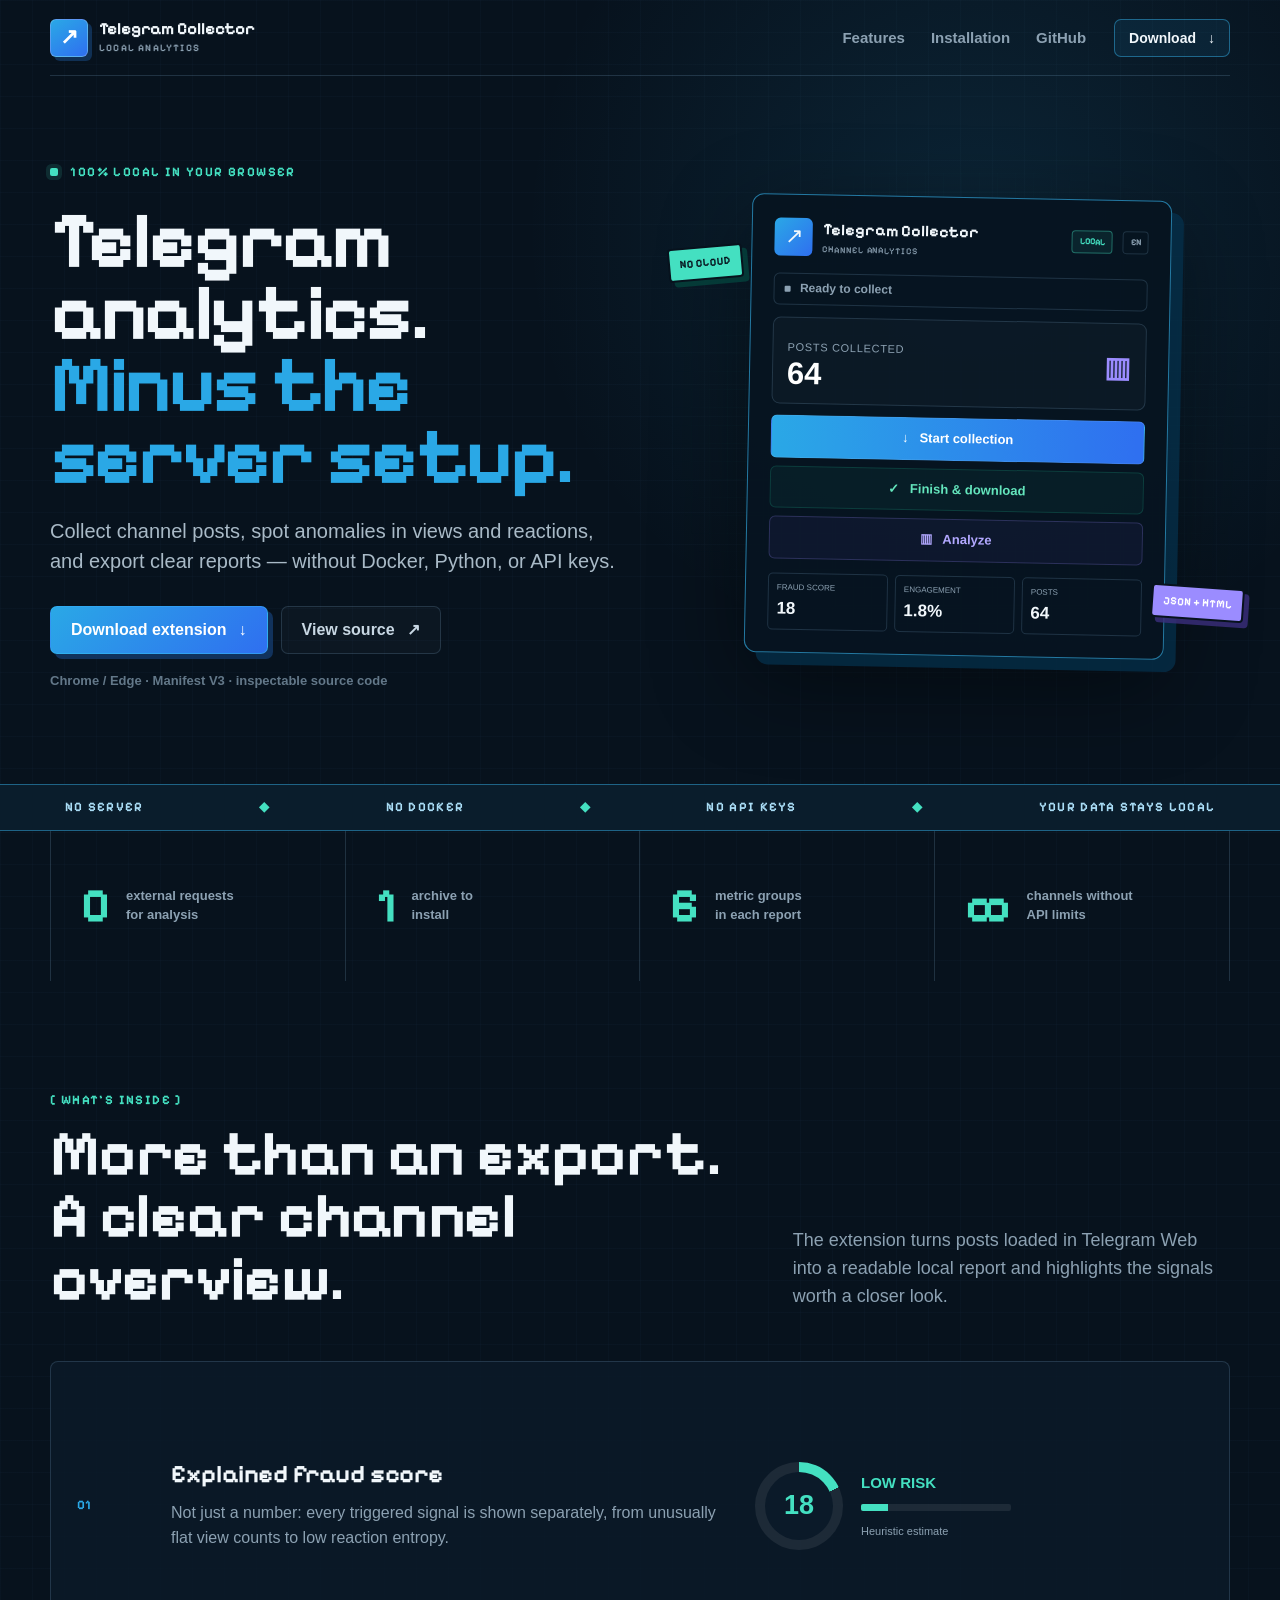
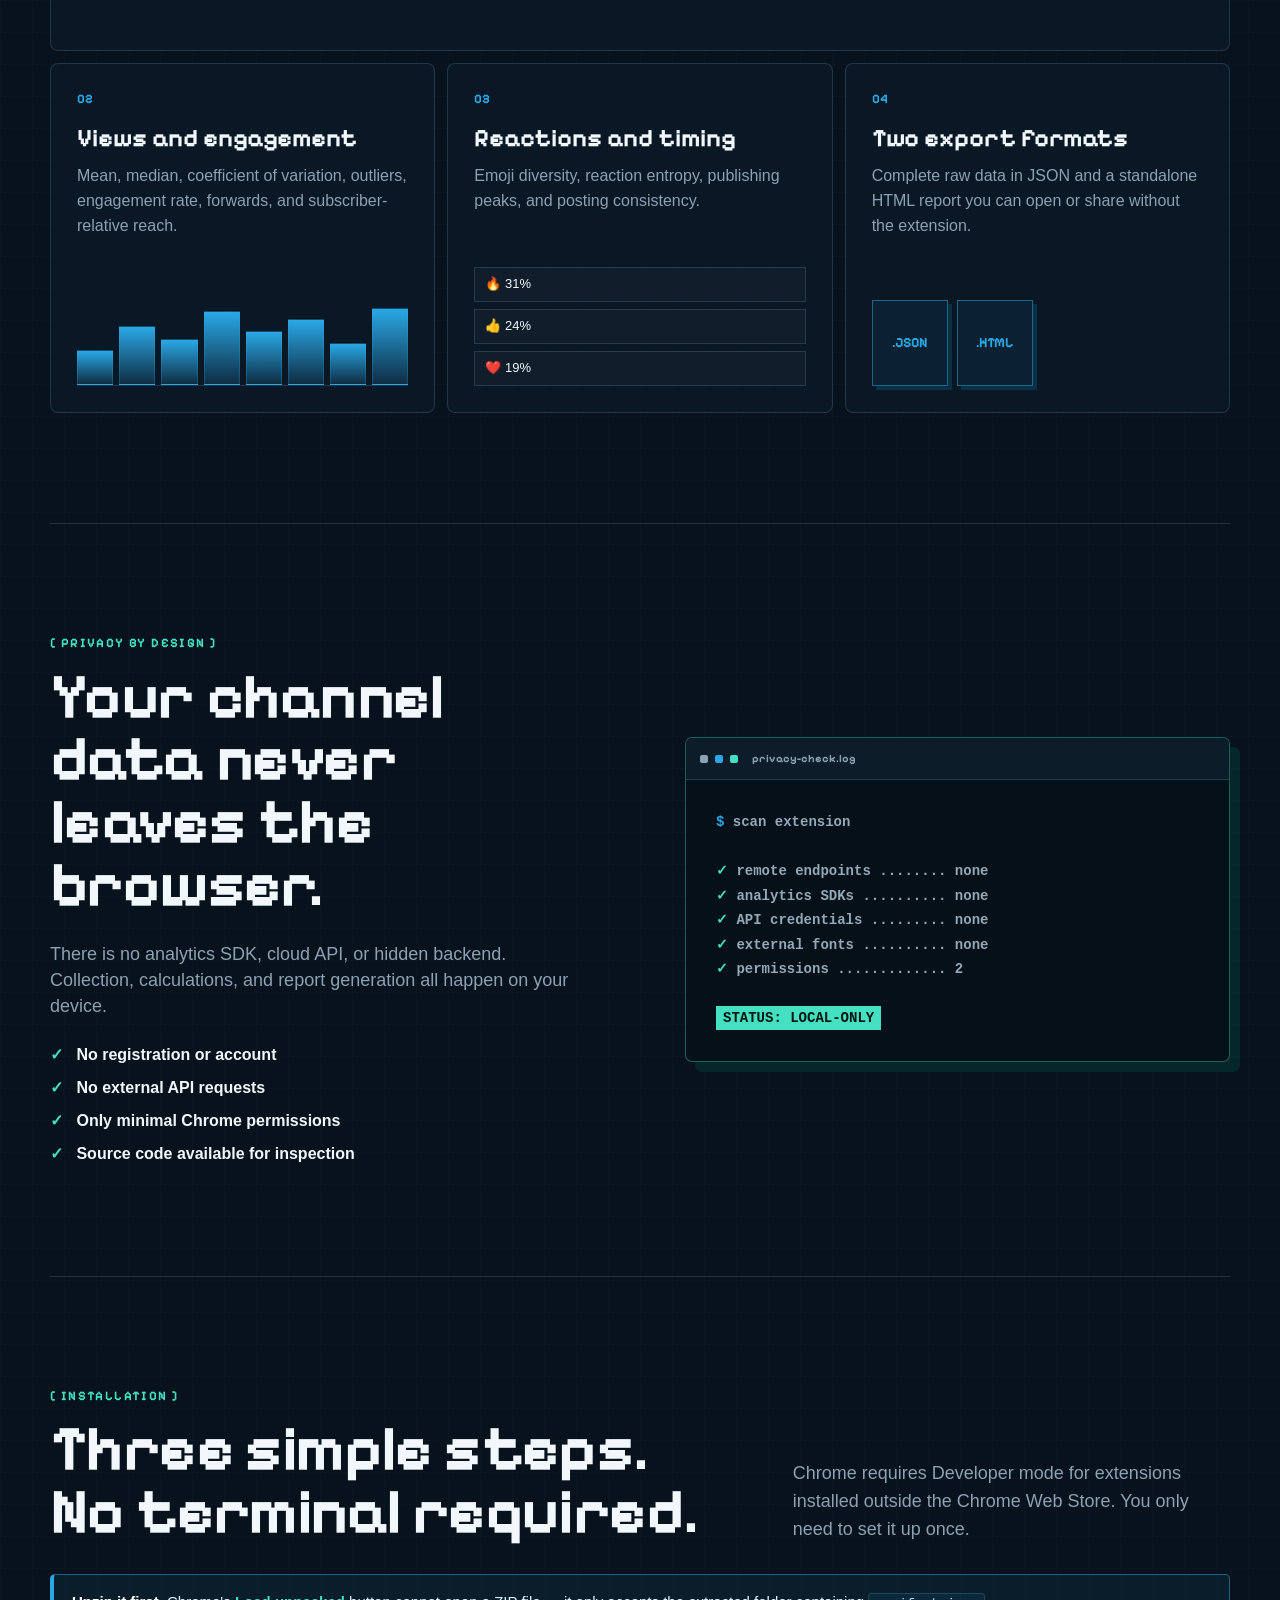
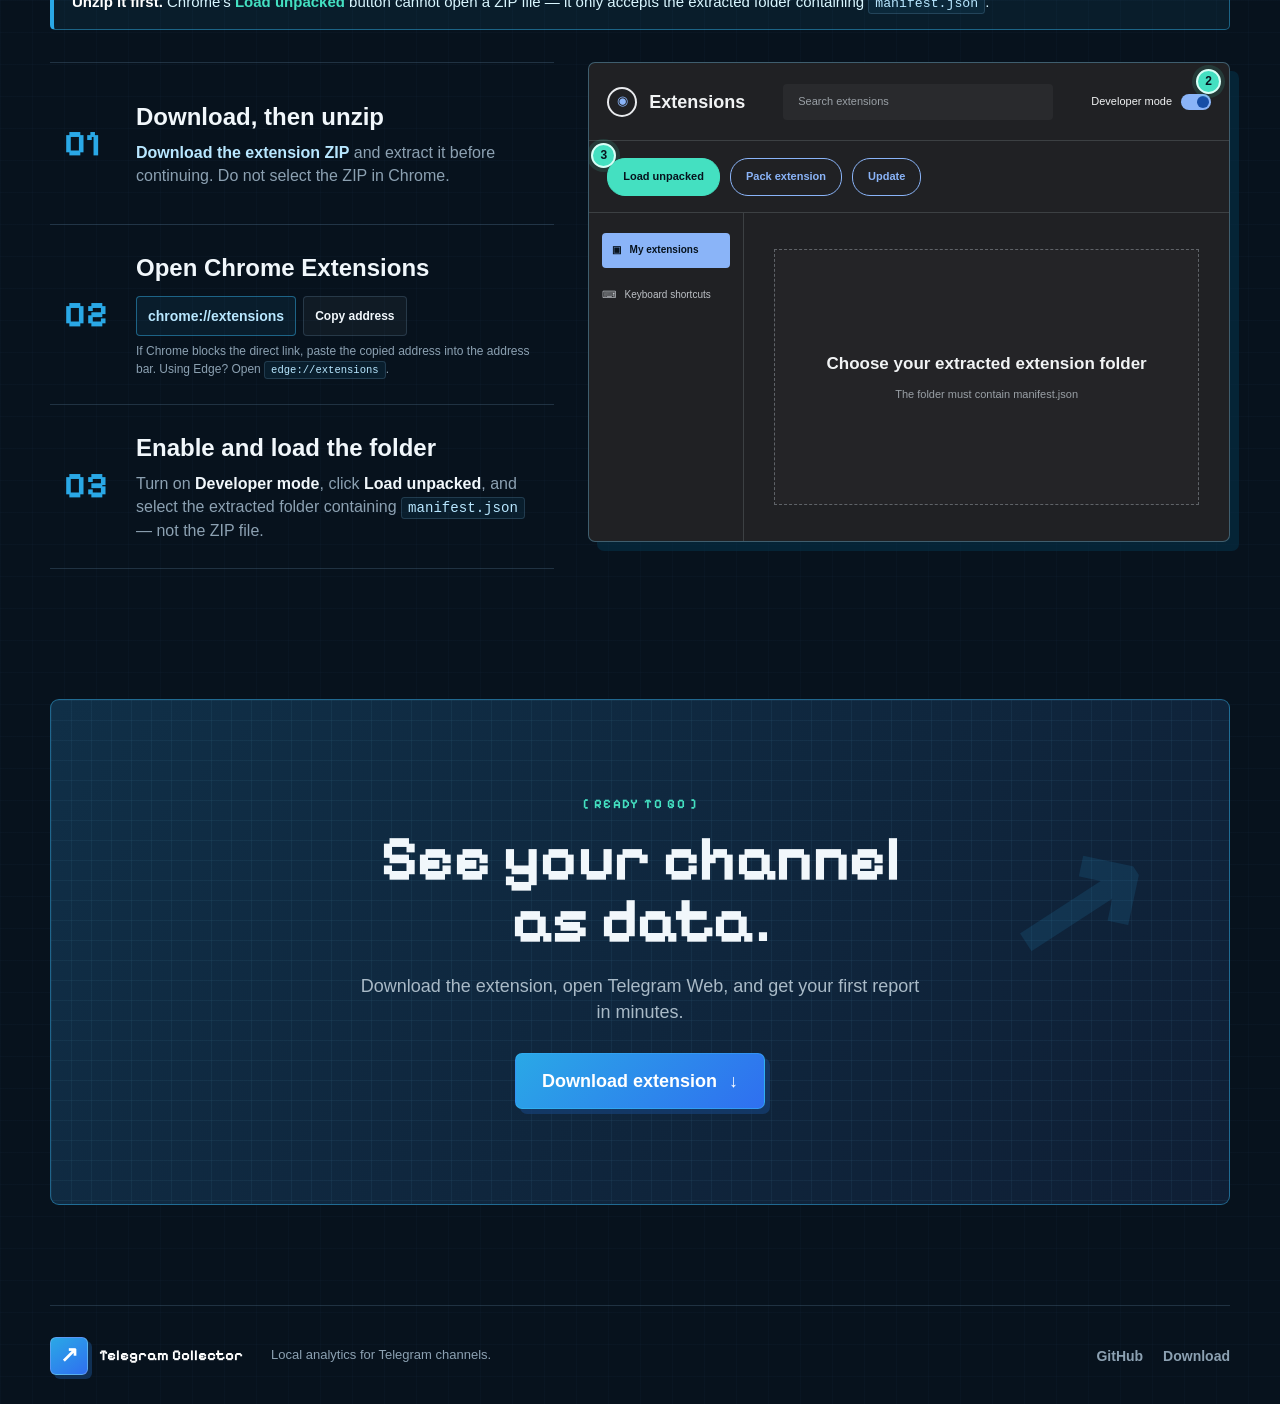
==== commit 98b8e93f: "Improve typography and add favicon" ====
--- a/docs/index.html
+++ b/docs/index.html
@@ -9,7 +9,8 @@
   <meta property="og:description" content="Collect and analyze Telegram channels right in your browser. Your data stays on your device.">
   <meta property="og:type" content="website">
   <title>Telegram Channel Collector — local channel analytics</title>
-  <link rel="icon" type="image/png" href="assets/icon48.png">
+  <link rel="icon" type="image/png" href="assets/favicon.png">
+  <link rel="apple-touch-icon" href="assets/favicon.png">
   <link rel="stylesheet" href="styles.css">
 </head>
 <body>
--- a/docs/styles.css
+++ b/docs/styles.css
@@ -19,7 +19,10 @@
   --blue-2: #2f6ff0;
   --mint: #44e0c1;
   --violet: #9b8cff;
-  --font: 'Pixelify Sans', monospace;
+  --font-display: 'Pixelify Sans', monospace;
+  --font-ui: 'Bahnschrift', 'Trebuchet MS', 'Segoe UI', Arial, sans-serif;
+  --font-mono: 'Cascadia Mono', 'Consolas', monospace;
+  --font: var(--font-display);
   --max: 1180px;
 }
 
@@ -74,7 +77,7 @@
 .brand small { display: block; margin-top: 4px; color: var(--muted); font-size: 10px; font-weight: 600; letter-spacing: 1.2px; }
 
 nav { margin-left: auto; display: flex; gap: 26px; align-items: center; }
-nav a { color: var(--muted); font-size: 15px; font-weight: 600; }
+nav a { color: var(--muted); font-family: var(--font-ui); font-size: 15px; font-weight: 600; }
 nav a:hover, footer a:hover { color: white; }
 
 .button {
@@ -89,6 +92,7 @@
   font-size: 16px;
   font-weight: 700;
   line-height: 1;
+  font-family: var(--font-ui);
   transition: transform .18s ease, background .18s ease, box-shadow .18s ease;
 }
 .button:hover { transform: translate(-2px, -2px); }
@@ -120,9 +124,9 @@
   letter-spacing: -2.8px;
 }
 h1 span { color: var(--blue); }
-.hero-lead { max-width: 650px; margin-bottom: 30px; color: #a9bac7; font-size: 20px; font-weight: 500; line-height: 1.5; }
+.hero-lead { max-width: 650px; margin-bottom: 30px; color: #a9bac7; font-family: var(--font-ui); font-size: 20px; font-weight: 500; line-height: 1.5; }
 .hero-actions { display: flex; flex-wrap: wrap; gap: 13px; }
-.download-note { margin: 18px 0 0; color: #637889; font-size: 13px; font-weight: 600; }
+.download-note { margin: 18px 0 0; color: #637889; font-family: var(--font-ui); font-size: 13px; font-weight: 600; }
 
 .product-stage { position: relative; min-height: 530px; display: grid; place-items: center; }
 .pixel-grid { position: absolute; inset: 2% -9%; background-image: linear-gradient(rgba(68, 224, 193, .08) 1px, transparent 1px), linear-gradient(90deg, rgba(68, 224, 193, .08) 1px, transparent 1px); background-size: 18px 18px; mask-image: radial-gradient(circle, black, transparent 72%); }
@@ -145,17 +149,17 @@
 .local-chip, .lang-chip { padding: 4px 7px; border-radius: 4px; font-size: 9px; font-weight: 700; }
 .local-chip { color: var(--mint); border: 1px solid rgba(68, 224, 193, .4); background: rgba(68, 224, 193, .08); }
 .lang-chip { color: var(--muted); border: 1px solid var(--line); }
-.status-line { margin: 17px 0 12px; padding: 6px 10px; color: var(--muted); border: 1px solid var(--line); border-radius: 6px; font-size: 12px; font-weight: 600; }
+.status-line { margin: 17px 0 12px; padding: 6px 10px; color: var(--muted); border: 1px solid var(--line); border-radius: 6px; font-family: var(--font-ui); font-size: 12px; font-weight: 600; }
 .status-line i { display: inline-block; width: 6px; height: 6px; margin-right: 6px; background: currentColor; border-radius: 1px; }
-.counter-card { position: relative; min-height: 80px; margin-bottom: 11px; padding: 14px; border: 1px solid var(--line); border-radius: 8px; background: rgba(255, 255, 255, .025); }
+.counter-card { position: relative; min-height: 80px; margin-bottom: 11px; padding: 14px; border: 1px solid var(--line); border-radius: 8px; background: rgba(255, 255, 255, .025); font-family: var(--font-ui); }
 .counter-card span { color: var(--muted); font-size: 11px; letter-spacing: .7px; }
 .counter-card strong { display: block; color: white; font-size: 31px; line-height: 1; }
 .counter-card b { position: absolute; right: 15px; top: 24px; color: var(--violet); font-size: 28px; }
-.mini-button { margin-top: 8px; padding: 11px; text-align: center; border: 1px solid var(--line); border-radius: 6px; font-size: 13px; font-weight: 700; }
+.mini-button { margin-top: 8px; padding: 11px; text-align: center; border: 1px solid var(--line); border-radius: 6px; font-family: var(--font-ui); font-size: 13px; font-weight: 700; }
 .mini-button.primary { color: white; background: linear-gradient(90deg, var(--blue), var(--blue-2)); }
 .mini-button.success { color: #64e6bd; background: rgba(30, 175, 136, .07); border-color: rgba(30, 175, 136, .22); }
 .mini-button.accent { color: #b2a8ff; background: rgba(102, 82, 202, .08); border-color: rgba(155, 140, 255, .22); }
-.signal-row { display: grid; grid-template-columns: repeat(3, 1fr); gap: 7px; margin-top: 14px; }
+.signal-row { display: grid; grid-template-columns: repeat(3, 1fr); gap: 7px; margin-top: 14px; font-family: var(--font-ui); }
 .signal-row span { padding: 8px; border: 1px solid var(--line); border-radius: 5px; }
 .signal-row small { display: block; color: var(--muted); font-size: 8px; }
 .signal-row strong { display: block; margin-top: 3px; font-size: 17px; }
@@ -171,12 +175,12 @@
 .proof-strip article { min-height: 150px; padding: 30px; display: flex; align-items: center; gap: 16px; border-right: 1px solid var(--line); }
 .proof-strip article:last-child { border-right: 0; }
 .proof-strip strong { color: var(--mint); font-size: 48px; line-height: 1; }
-.proof-strip span { color: var(--muted); font-size: 13px; font-weight: 600; }
+.proof-strip span { color: var(--muted); font-family: var(--font-ui); font-size: 13px; font-weight: 600; }
 
 .section { width: min(calc(100% - 40px), var(--max)); margin: 0 auto; padding: 110px 0; }
 .section-heading { display: grid; grid-template-columns: 1fr .65fr; gap: 70px; align-items: end; margin-bottom: 50px; }
 .section-heading h2, .privacy-copy h2, .cta-section h2 { margin: 12px 0 0; font-size: clamp(39px, 5vw, 64px); font-weight: 700; line-height: .98; letter-spacing: -1.6px; }
-.section-heading > p { margin: 0; color: var(--muted); font-size: 18px; line-height: 1.55; }
+.section-heading > p { margin: 0; color: var(--muted); font-family: var(--font-ui); font-size: 18px; line-height: 1.55; }
 
 .feature-grid { display: grid; grid-template-columns: repeat(3, 1fr); gap: 12px; }
 .feature-card { min-height: 350px; padding: 26px; display: flex; flex-direction: column; background: rgba(11, 26, 41, .82); border: 1px solid var(--line); border-radius: 8px; }
@@ -184,8 +188,8 @@
 .feature-wide { grid-column: 1 / -1; min-height: 290px; display: grid; grid-template-columns: 70px 1fr .8fr; align-items: center; gap: 24px; }
 .feature-number { color: var(--blue); font-size: 13px; font-weight: 700; }
 .feature-card h3 { margin: 16px 0 12px; font-size: 25px; font-weight: 700; line-height: 1.1; }
-.feature-card p { color: var(--muted); font-size: 16px; line-height: 1.55; }
-.score-demo { display: flex; align-items: center; gap: 18px; }
+.feature-card p { color: var(--muted); font-family: var(--font-ui); font-size: 16px; line-height: 1.55; }
+.score-demo { display: flex; align-items: center; gap: 18px; font-family: var(--font-ui); }
 .score-ring { width: 88px; height: 88px; display: grid; place-items: center; border-radius: 50%; background: conic-gradient(var(--mint) 18%, rgba(255, 255, 255, .08) 0); }
 .score-ring::before { content: ''; width: 68px; height: 68px; grid-area: 1/1; border-radius: 50%; background: var(--panel); }
 .score-ring span { z-index: 1; grid-area: 1/1; color: var(--mint); font-size: 27px; font-weight: 700; }
@@ -195,25 +199,28 @@
 .score-track i { display: block; width: 18%; height: 100%; background: var(--mint); }
 .bars { height: 100px; margin-top: auto; padding-top: 15px; display: flex; align-items: end; gap: 6px; border-bottom: 1px solid var(--line); }
 .bars i { flex: 1; height: var(--h); background: linear-gradient(var(--blue), rgba(42, 168, 230, .15)); border: 1px solid rgba(42, 168, 230, .25); }
-.reaction-demo { margin-top: auto; display: flex; flex-direction: column; gap: 7px; }
+.reaction-demo { margin-top: auto; display: flex; flex-direction: column; gap: 7px; font-family: var(--font-ui); }
 .reaction-demo span { padding: 7px 10px; border: 1px solid var(--line); background: rgba(255, 255, 255, .025); font-size: 13px; }
 .file-demo { margin-top: auto; display: flex; gap: 9px; }
 .file-demo span { width: 76px; height: 86px; display: grid; place-items: center; color: var(--blue); border: 1px solid var(--line-strong); background: rgba(42, 168, 230, .05); box-shadow: 4px 4px 0 rgba(11, 68, 99, .55); font-size: 14px; font-weight: 700; }
 
 .privacy-section { display: grid; grid-template-columns: 1fr 1fr; align-items: center; gap: 90px; border-top: 1px solid var(--line); }
-.privacy-copy > p:not(.kicker) { margin: 24px 0; color: var(--muted); font-size: 18px; }
+.privacy-copy > p:not(.kicker) { margin: 24px 0; color: var(--muted); font-family: var(--font-ui); font-size: 18px; }
 .privacy-copy ul { padding: 0; margin: 0; list-style: none; display: grid; gap: 10px; }
-.privacy-copy li { font-size: 16px; font-weight: 600; }
+.privacy-copy li { font-family: var(--font-ui); font-size: 16px; font-weight: 600; }
 .privacy-copy li span { color: var(--mint); margin-right: 9px; }
 .terminal { background: #061019; border: 1px solid rgba(68, 224, 193, .38); border-radius: 7px; box-shadow: 10px 10px 0 rgba(5, 61, 57, .5); overflow: hidden; }
 .terminal-head { min-height: 42px; padding: 0 14px; display: flex; align-items: center; gap: 7px; border-bottom: 1px solid var(--line); background: #0c1c28; }
 .terminal-head span { width: 8px; height: 8px; background: var(--muted); border-radius: 2px; }
 .terminal-head span:nth-child(2) { background: var(--blue); }.terminal-head span:nth-child(3) { background: var(--mint); }
 .terminal-head b { margin-left: 7px; color: var(--muted); font-size: 11px; }
-.terminal pre { margin: 0; padding: 30px; color: #93a9b8; font: 600 14px/1.75 var(--font); white-space: pre-wrap; }
+.terminal pre { margin: 0; padding: 30px; color: #93a9b8; font: 600 14px/1.75 var(--font-mono); white-space: pre-wrap; }
 .terminal em { color: var(--blue); font-style: normal; }.terminal strong { color: var(--mint); }.terminal mark { color: #051512; background: var(--mint); padding: 4px 7px; }
 
-.install-section { border-top: 1px solid var(--line); }
+.install-section { border-top: 1px solid var(--line); font-family: var(--font-ui); }
+.install-section .kicker,
+.install-section .section-heading h2,
+.steps > li > span { font-family: var(--font-display); }
 .section-heading.compact { margin-bottom: 44px; }
 .install-alert { margin: -14px 0 32px; padding: 15px 18px; color: #d9f6ff; background: rgba(42, 168, 230, .075); border: 1px solid var(--line-strong); border-left: 4px solid var(--blue); border-radius: 5px; font-size: 15px; line-height: 1.55; }
 .install-alert strong { color: white; }.install-alert em { color: var(--mint); font-style: normal; font-weight: 700; }
@@ -227,12 +234,12 @@
 .steps strong { color: var(--text); }
 .address-row { margin: 10px 0 7px !important; display: flex; align-items: stretch; gap: 7px; }
 .protocol-link { min-width: 0; padding: 9px 11px; display: flex; align-items: center; background: rgba(42, 168, 230, .08); border: 1px solid var(--line-strong); border-radius: 4px; font-size: 14px; overflow-wrap: anywhere; }
-.address-row button { padding: 0 11px; color: var(--text); background: rgba(255, 255, 255, .04); border: 1px solid var(--line); border-radius: 4px; font: 700 12px var(--font); cursor: pointer; white-space: nowrap; }
+.address-row button { padding: 0 11px; color: var(--text); background: rgba(255, 255, 255, .04); border: 1px solid var(--line); border-radius: 4px; font: 700 12px var(--font-ui); cursor: pointer; white-space: nowrap; }
 .address-row button:hover { border-color: var(--line-strong); color: var(--blue); }
 .step-note { font-size: 12px !important; line-height: 1.45; }
-code { padding: 2px 6px; color: #b8e7ff; background: rgba(42, 168, 230, .08); border: 1px solid var(--line); border-radius: 3px; font-family: var(--font); font-size: .88em; }
-
-.chrome-demo { min-height: 480px; background: #202124; border: 1px solid rgba(125, 211, 252, .34); border-radius: 7px; box-shadow: 9px 9px 0 rgba(4, 53, 78, .52); color: #f1f3f4; overflow: hidden; }
+code { padding: 2px 6px; color: #b8e7ff; background: rgba(42, 168, 230, .08); border: 1px solid var(--line); border-radius: 3px; font-family: var(--font-mono); font-size: .88em; }
+
+.chrome-demo { min-height: 480px; background: #202124; border: 1px solid rgba(125, 211, 252, .34); border-radius: 7px; box-shadow: 9px 9px 0 rgba(4, 53, 78, .52); color: #f1f3f4; font-family: var(--font-ui); overflow: hidden; }
 .chrome-demo-head { min-height: 78px; padding: 16px 18px; display: grid; grid-template-columns: auto auto minmax(120px, 1fr) auto; align-items: center; gap: 12px; border-bottom: 1px solid #3c4043; }
 .chrome-mark { width: 30px; height: 30px; display: grid; place-items: center; color: #8ab4f8; border: 2px solid #e8eaed; border-radius: 50%; font-size: 13px; }
 .chrome-demo-head > strong { font-size: 18px; }
@@ -258,13 +265,13 @@
 .cta-section::before { content: ''; position: absolute; inset: 0; background-image: linear-gradient(rgba(125, 211, 252, .055) 1px, transparent 1px), linear-gradient(90deg, rgba(125, 211, 252, .055) 1px, transparent 1px); background-size: 20px 20px; }
 .cta-section > * { position: relative; z-index: 1; }
 .cta-section h2 { margin: 14px 0 20px; }
-.cta-section > p:not(.kicker) { max-width: 570px; margin: 0 auto 28px; color: #a9bac7; font-size: 18px; }
+.cta-section > p:not(.kicker) { max-width: 570px; margin: 0 auto 28px; color: #a9bac7; font-family: var(--font-ui); font-size: 18px; }
 .cta-pixel { position: absolute; right: 7%; top: 17%; z-index: 0; color: rgba(42, 168, 230, .13); font-size: 170px; font-weight: 700; transform: rotate(12deg); }
 
 footer { width: min(calc(100% - 40px), var(--max)); min-height: 100px; margin: 0 auto; display: flex; align-items: center; gap: 28px; border-top: 1px solid var(--line); color: var(--muted); }
 footer .brand strong { color: white; font-size: 15px; }
-footer p { margin: 0 auto 0 0; font-size: 13px; }
-footer > div { display: flex; gap: 20px; font-size: 14px; font-weight: 700; }
+footer p { margin: 0 auto 0 0; font-family: var(--font-ui); font-size: 13px; }
+footer > div { display: flex; gap: 20px; font-family: var(--font-ui); font-size: 14px; font-weight: 700; }
 
 @media (max-width: 900px) {
   nav { display: none; }
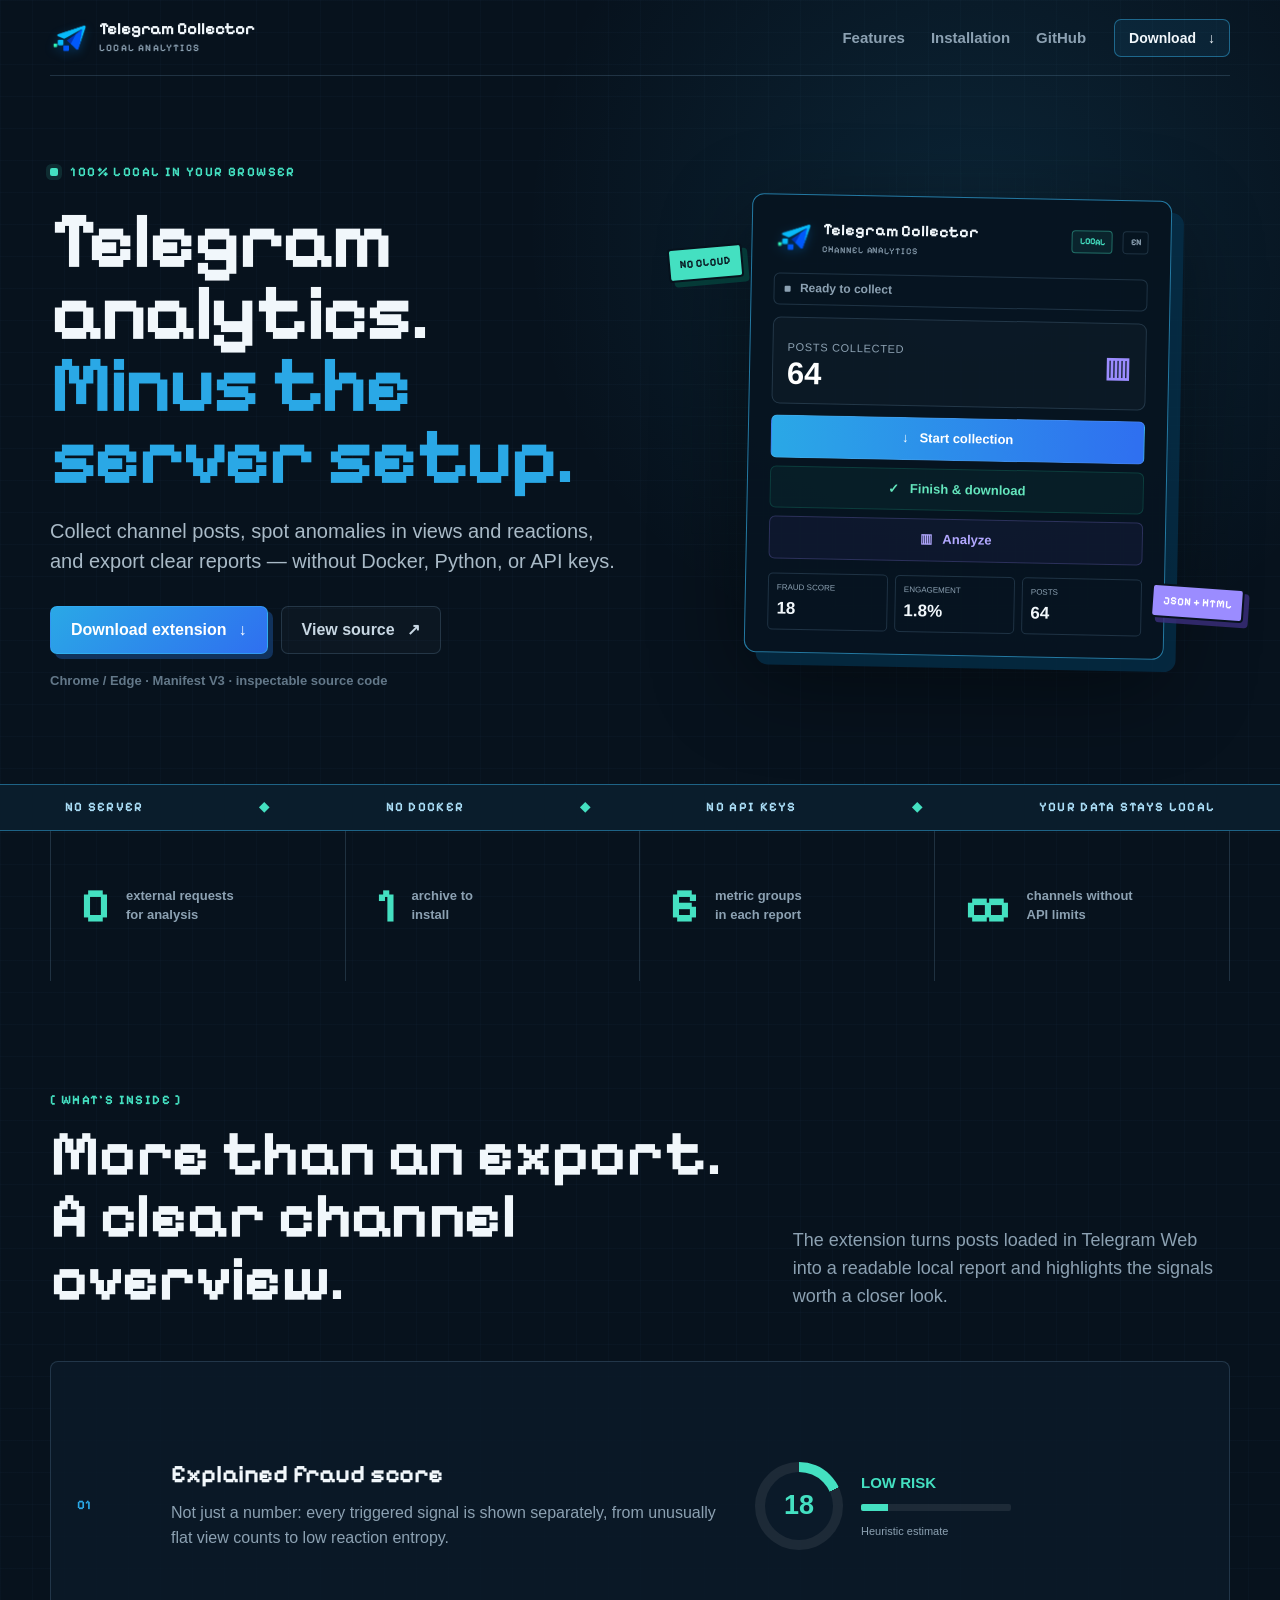
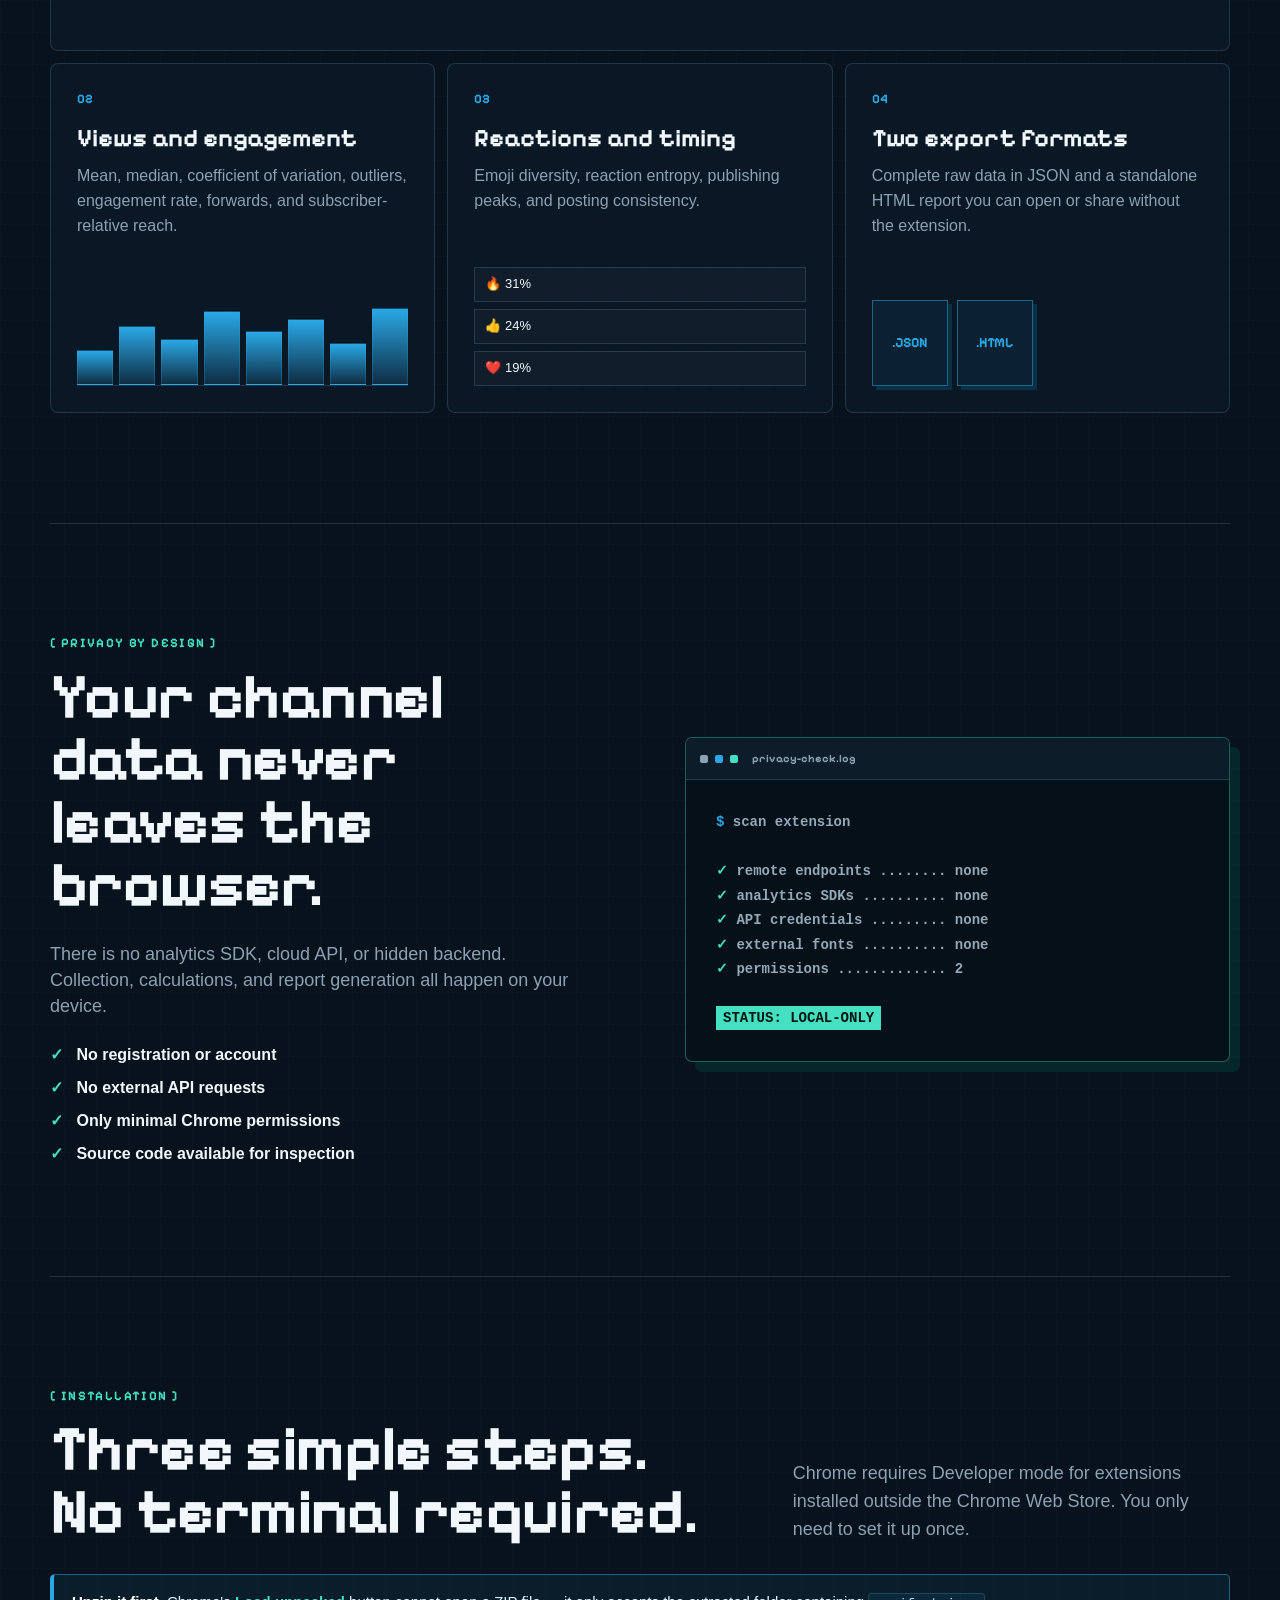
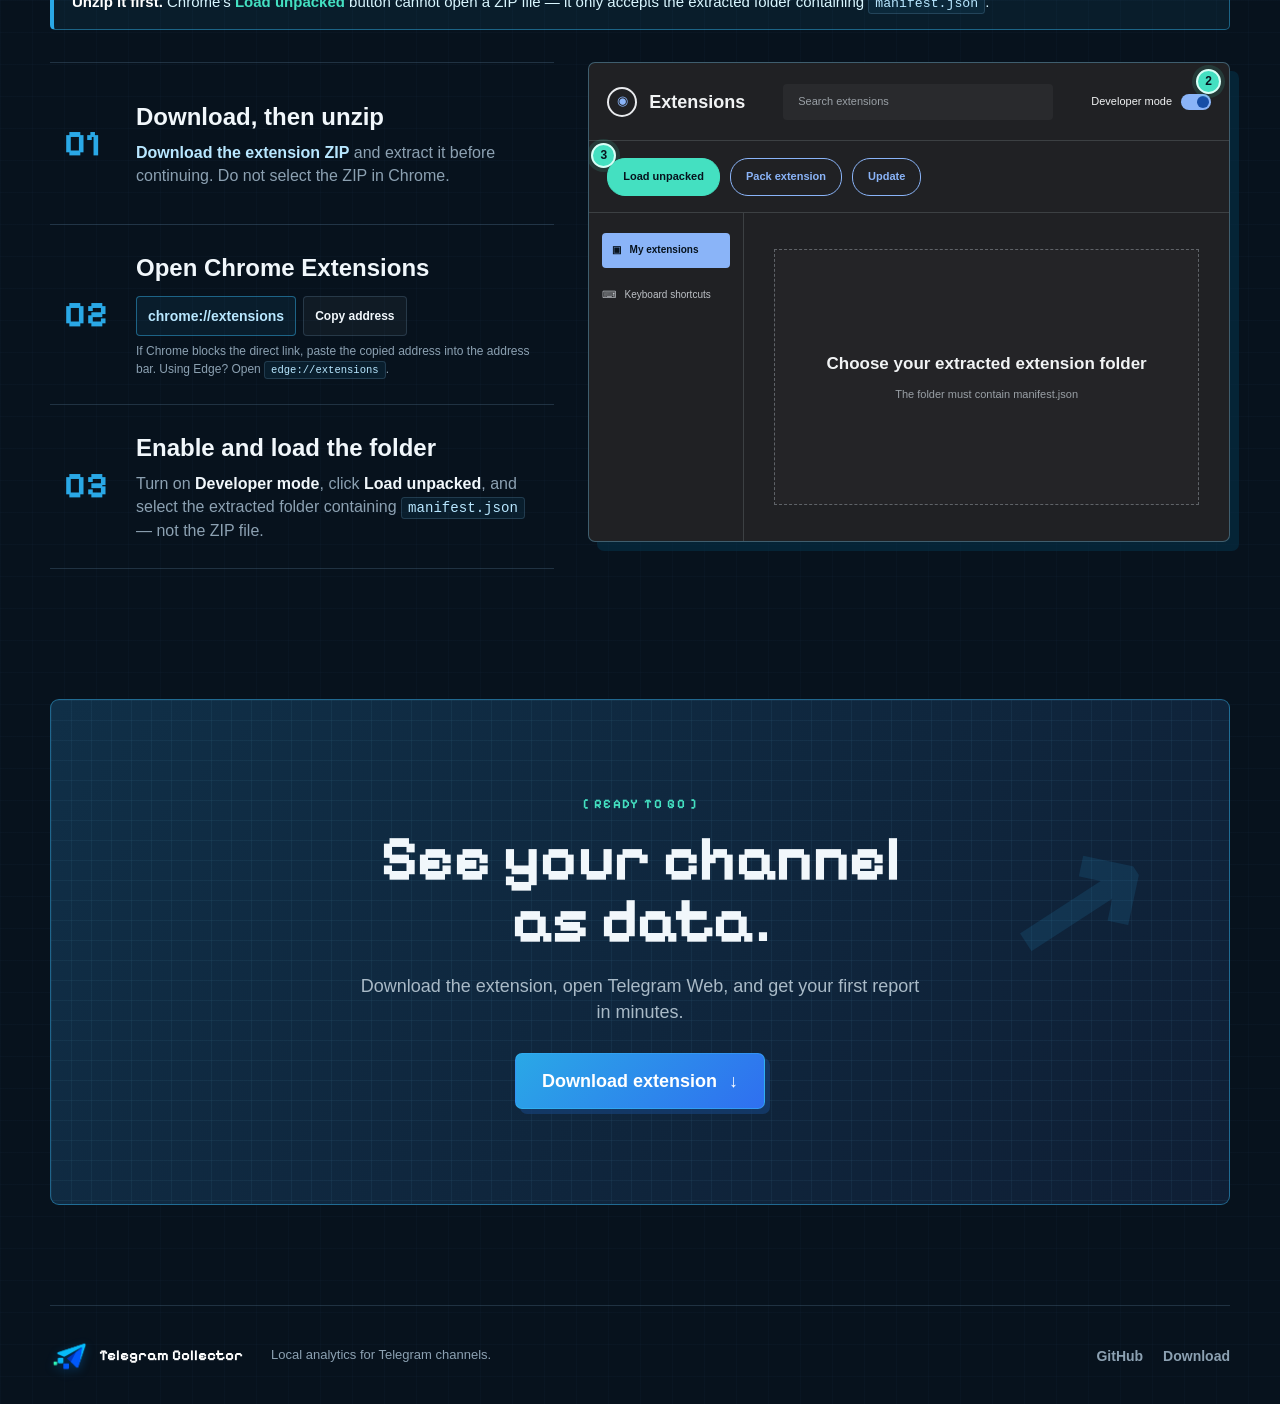
==== commit 82bc7672: "Use new brand logo across landing page" ====
--- a/docs/index.html
+++ b/docs/index.html
@@ -18,7 +18,7 @@
 
   <header class="site-header">
     <a class="brand" href="#top" aria-label="Telegram Channel Collector — back to top">
-      <span class="brand-mark" aria-hidden="true">↗</span>
+      <img class="brand-logo" src="assets/favicon.png" alt="" width="38" height="38">
       <span>
         <strong>Telegram Collector</strong>
         <small>LOCAL ANALYTICS</small>
@@ -53,7 +53,7 @@
         <div class="pixel-grid" aria-hidden="true"></div>
         <div class="extension-window">
           <div class="extension-top">
-            <span class="mini-logo">↗</span>
+            <img class="mini-logo" src="assets/favicon.png" alt="" width="38" height="38">
             <span class="extension-title"><strong>Telegram Collector</strong><small>CHANNEL ANALYTICS</small></span>
             <span class="local-chip">LOCAL</span>
             <span class="lang-chip">EN</span>
@@ -221,7 +221,7 @@
   </main>
 
   <footer>
-    <a class="brand" href="#top"><span class="brand-mark">↗</span><strong>Telegram Collector</strong></a>
+    <a class="brand" href="#top"><img class="brand-logo" src="assets/favicon.png" alt="" width="38" height="38"><strong>Telegram Collector</strong></a>
     <p>Local analytics for Telegram channels.</p>
     <div><a data-repo-link href="#">GitHub</a><a href="downloads/telegram-channel-collector-standalone.zip" download>Download</a></div>
   </footer>
--- a/docs/styles.css
+++ b/docs/styles.css
@@ -60,18 +60,12 @@
 }
 
 .brand { display: inline-flex; align-items: center; gap: 11px; }
-.brand-mark {
+.brand-logo {
   width: 38px;
   height: 38px;
-  display: grid;
-  place-items: center;
-  color: white;
-  background: linear-gradient(145deg, var(--blue), var(--blue-2));
-  border: 1px solid rgba(255, 255, 255, .22);
-  border-radius: 6px;
-  font-size: 22px;
-  font-weight: 700;
-  box-shadow: 4px 4px 0 rgba(25, 73, 129, .55);
+  display: block;
+  object-fit: contain;
+  filter: drop-shadow(0 3px 5px rgba(0, 145, 255, .28));
 }
 .brand strong { display: block; font-size: 17px; line-height: 1; font-weight: 700; }
 .brand small { display: block; margin-top: 4px; color: var(--muted); font-size: 10px; font-weight: 600; letter-spacing: 1.2px; }
@@ -142,7 +136,7 @@
   transform: rotate(1.1deg);
 }
 .extension-top { display: flex; align-items: center; gap: 10px; }
-.mini-logo { width: 38px; height: 38px; display: grid; place-items: center; background: linear-gradient(135deg, var(--blue), var(--blue-2)); border-radius: 6px; font-size: 22px; }
+.mini-logo { width: 38px; height: 38px; display: block; flex: 0 0 38px; object-fit: contain; filter: drop-shadow(0 3px 5px rgba(0, 145, 255, .28)); }
 .extension-title { margin-right: auto; }
 .extension-title strong { display: block; font-size: 16px; }
 .extension-title small { display: block; margin-top: 3px; color: var(--muted); font-size: 9px; letter-spacing: .9px; }
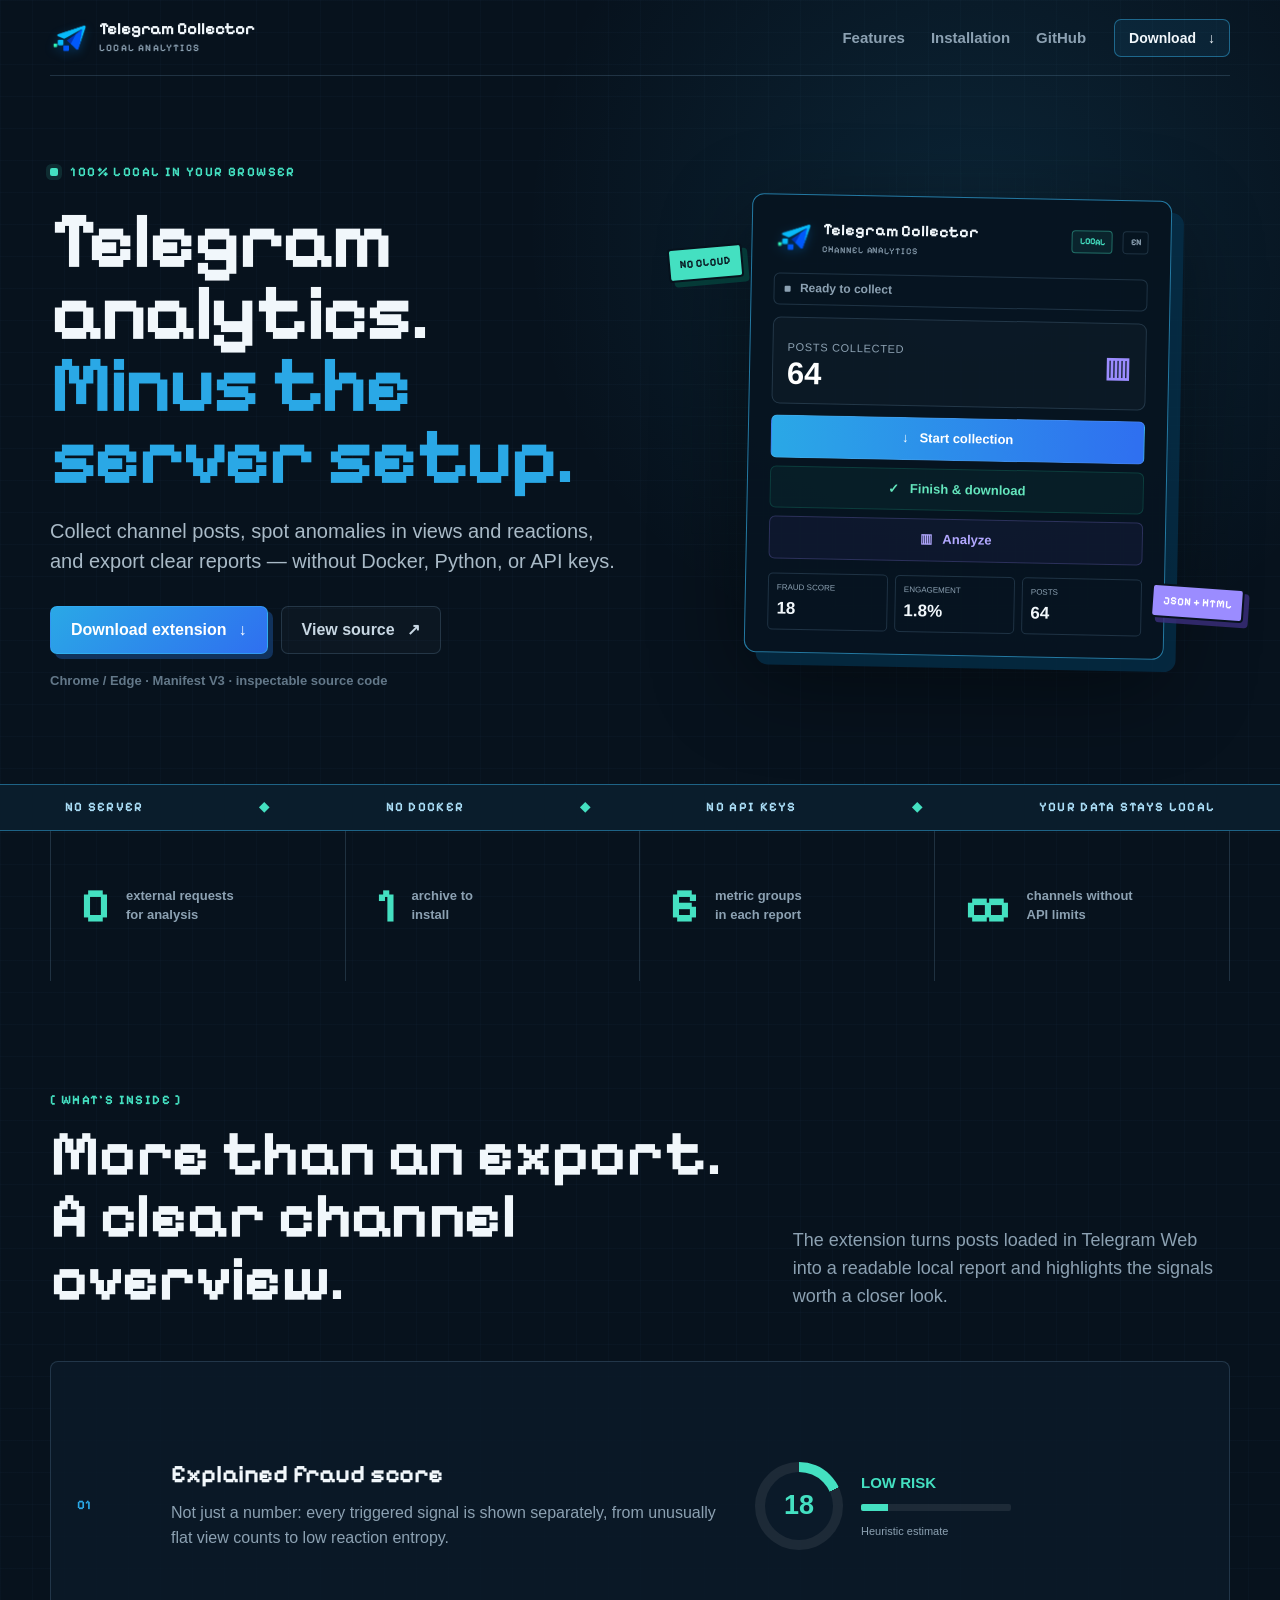
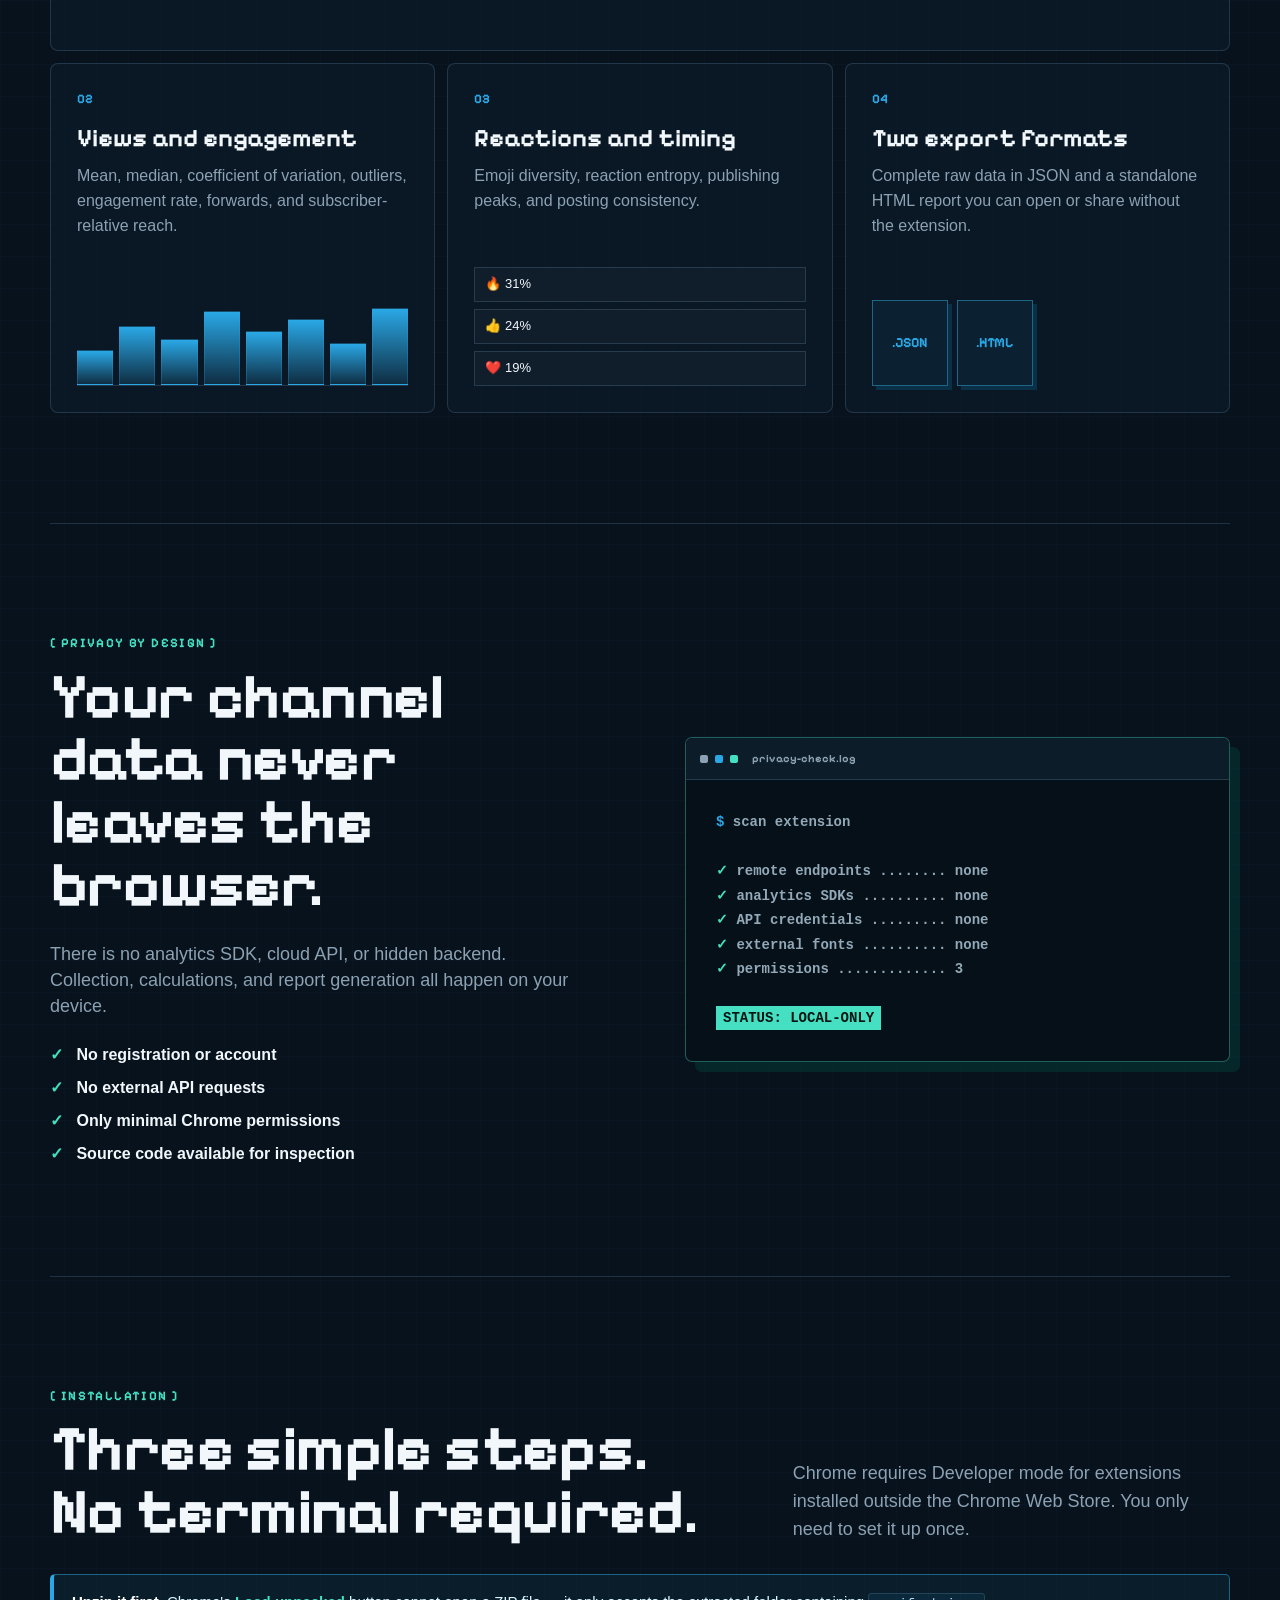
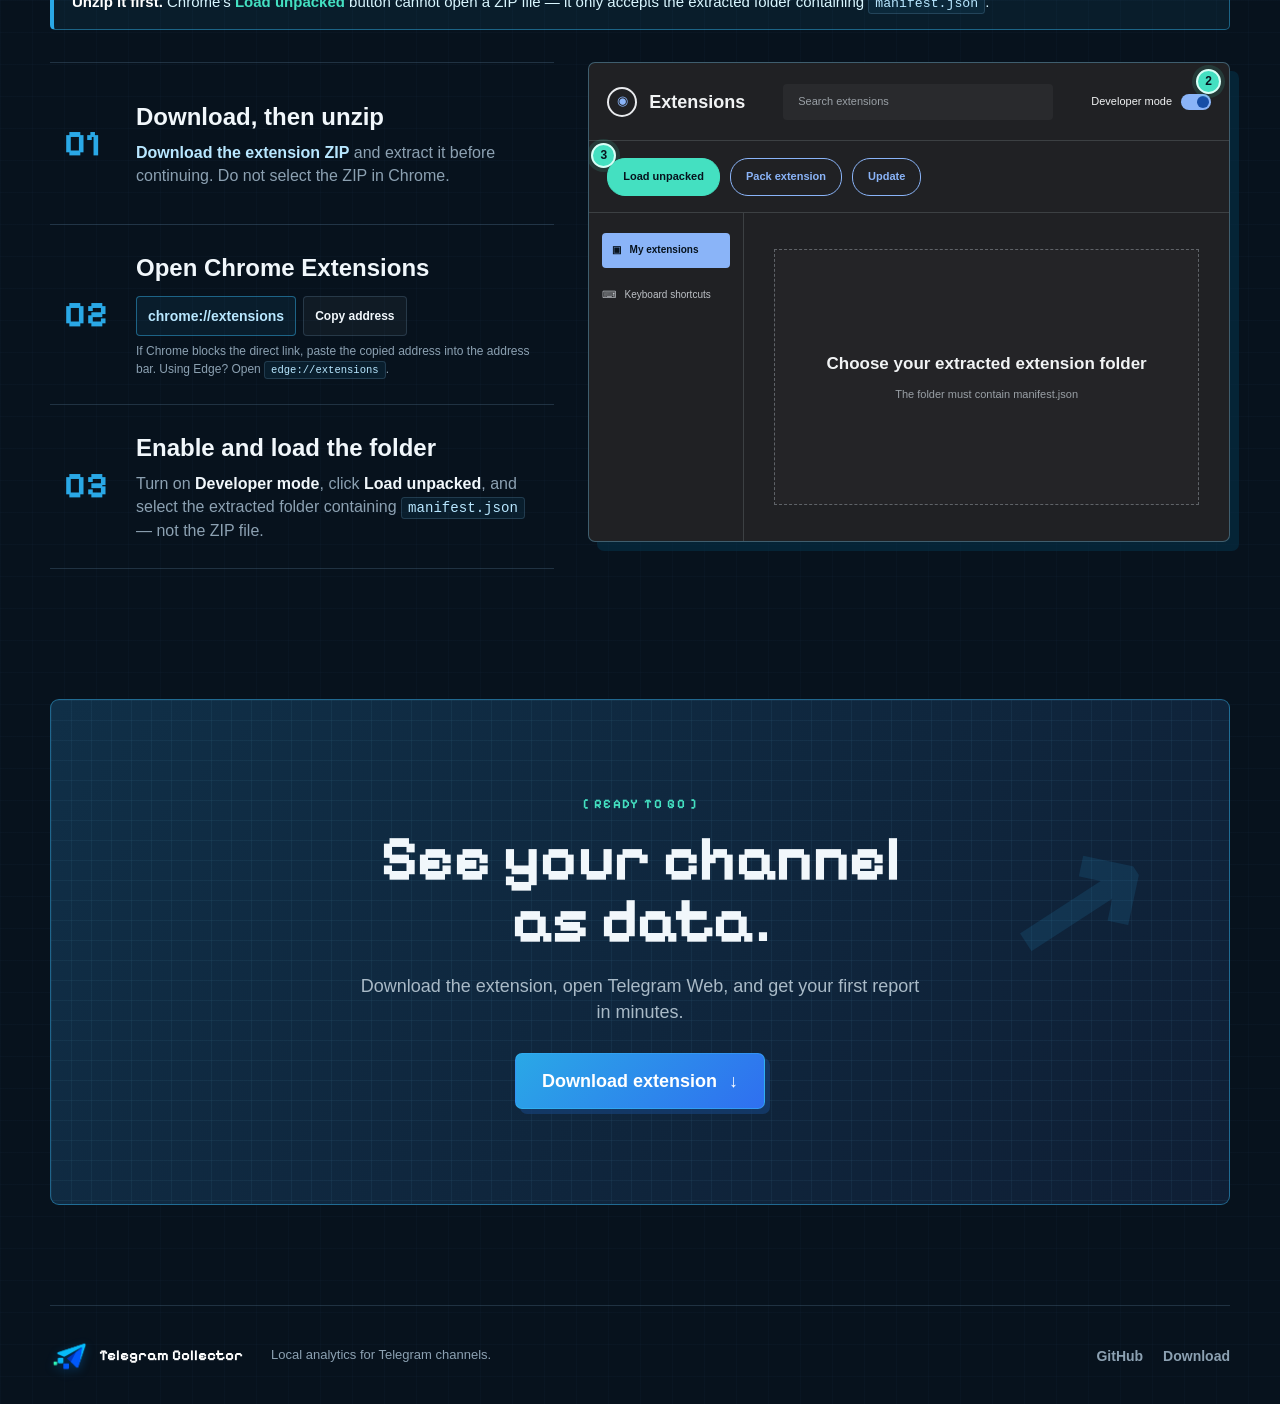
==== commit 95c5cb08: "Fix collection on current Telegram Web" ====
--- a/docs/index.html
+++ b/docs/index.html
@@ -156,7 +156,7 @@
 <strong>✓</strong> analytics SDKs .......... none
 <strong>✓</strong> API credentials ......... none
 <strong>✓</strong> external fonts .......... none
-<strong>✓</strong> permissions ............. 2
+<strong>✓</strong> permissions ............. 3
 
 <mark>STATUS: LOCAL-ONLY</mark></pre>
       </div>
